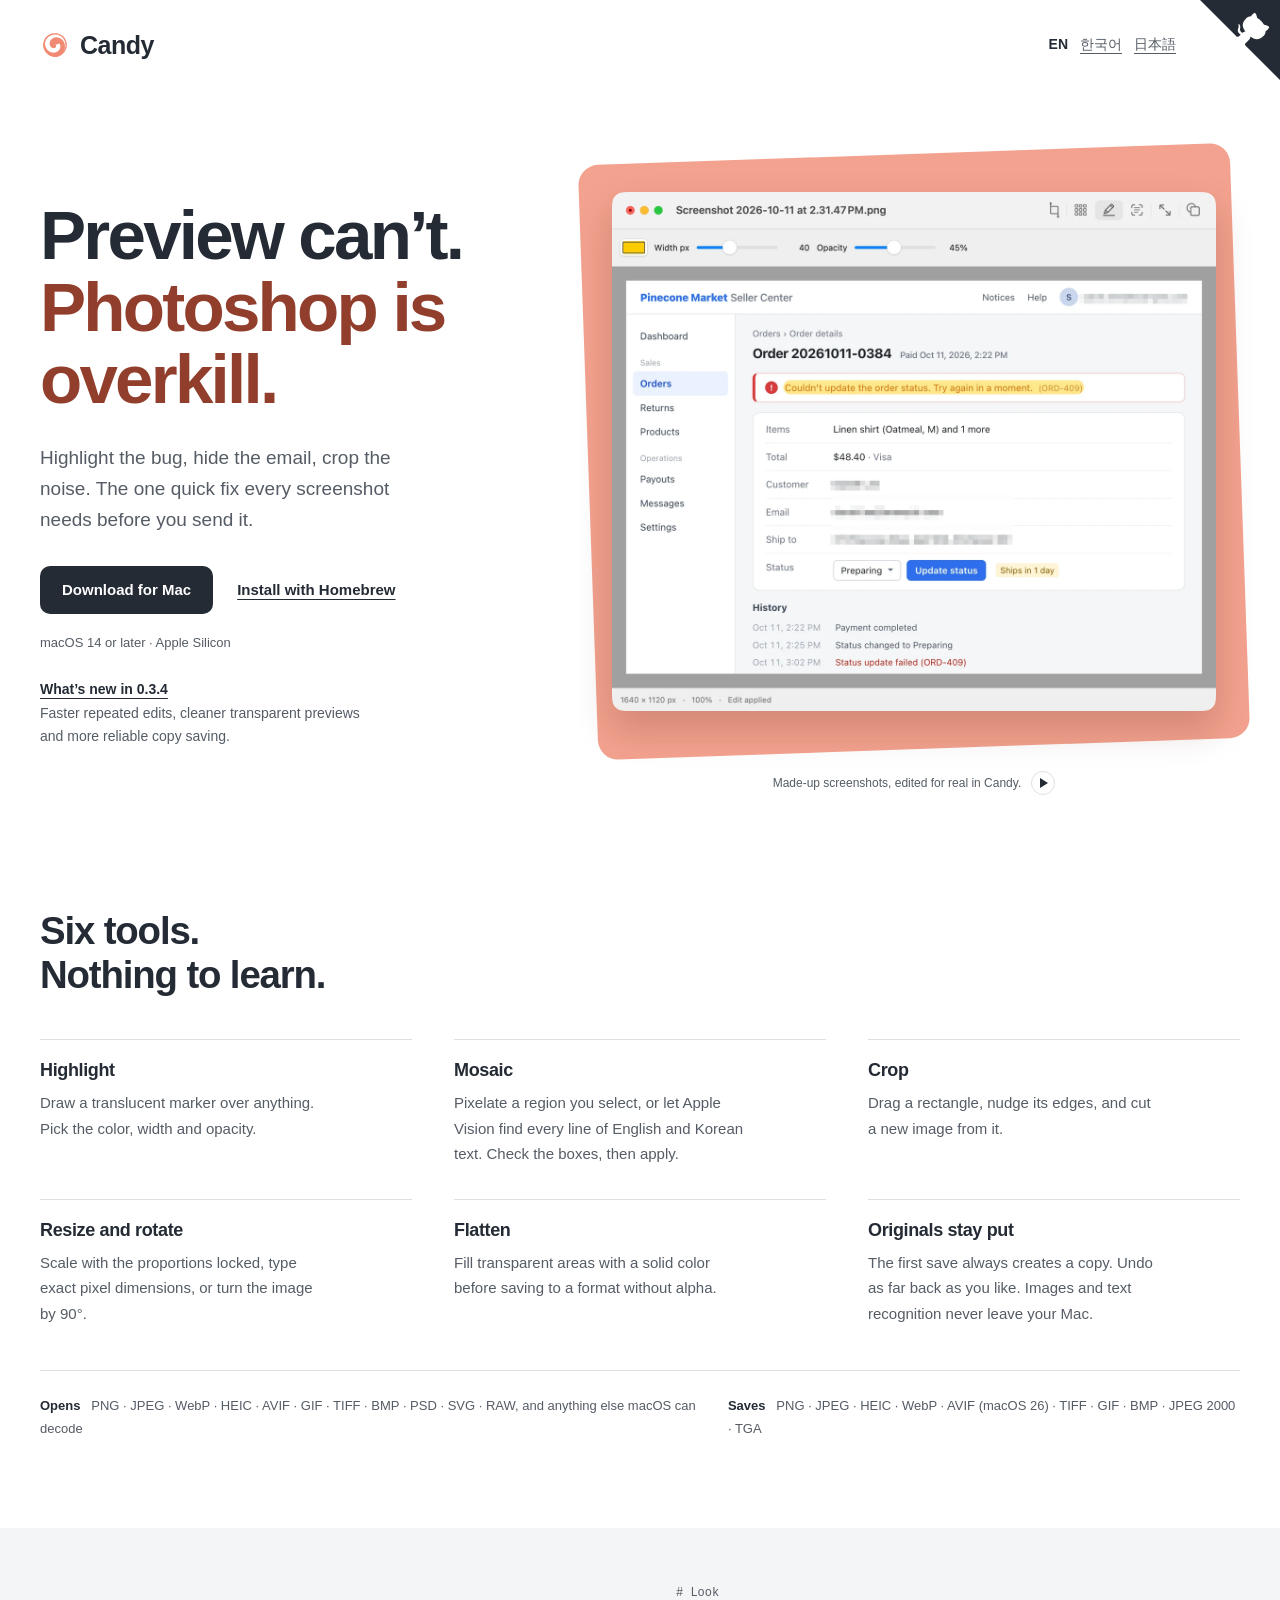
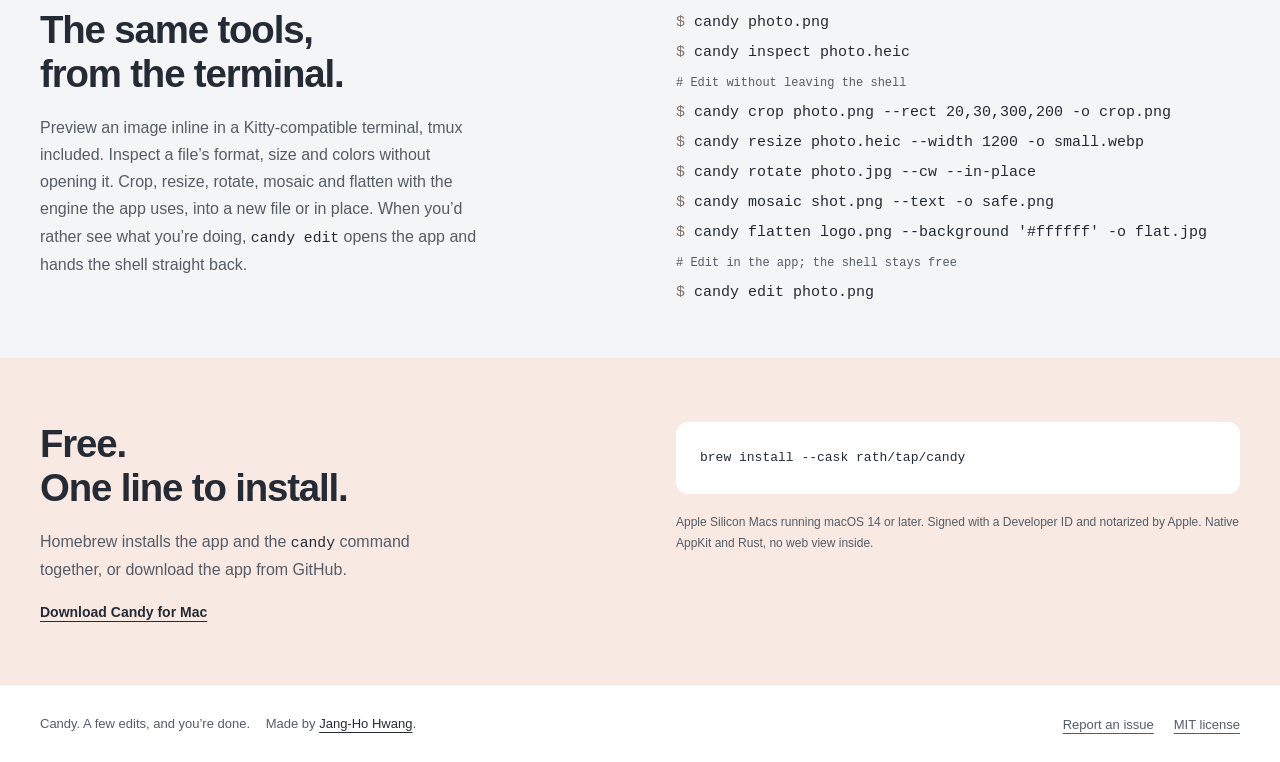
==== site/index.html @ a7ce2080 "docs(site): publish Candy 0.3.4 downloads and news - Point English, Korean, and Japanese downloads a" ====
<!doctype html>
<html lang="en">
  <head>
    <meta charset="utf-8" />
    <meta name="viewport" content="width=device-width,initial-scale=1" />
    <title>Candy — Free Mac Image Editor for Highlights &amp; Mosaic</title>
    <meta name="description" content="A free image editor for the Mac. Highlight, mosaic, crop, resize and rotate screenshots in seconds, in the app or from the terminal. Your original stays untouched." />
    <meta name="author" content="Jang-Ho Hwang" />
    <meta name="robots" content="index, follow, max-image-preview:large" />
    <link rel="canonical" href="https://candy.told.me/" />
    <link rel="alternate" hreflang="en" href="https://candy.told.me/" />
    <link rel="alternate" hreflang="ko" href="https://candy.told.me/ko/" />
    <link rel="alternate" hreflang="ja" href="https://candy.told.me/ja/" />
    <link rel="alternate" hreflang="x-default" href="https://candy.told.me/" />
    <meta property="og:type" content="website" />
    <meta property="og:site_name" content="Candy" />
    <meta property="og:title" content="Candy — Free Mac Image Editor for Highlights &amp; Mosaic" />
    <meta property="og:description" content="A free image editor for the Mac. Highlight, mosaic, crop, resize and rotate screenshots in seconds, in the app or from the terminal. Your original stays untouched." />
    <meta property="og:url" content="https://candy.told.me/" />
    <meta property="og:locale" content="en_US" />
    <meta property="og:locale:alternate" content="ko_KR" />
    <meta property="og:locale:alternate" content="ja_JP" />
    <meta property="og:image" content="https://candy.told.me/assets/og-en.png" />
    <meta property="og:image:secure_url" content="https://candy.told.me/assets/og-en.png" />
    <meta property="og:image:type" content="image/png" />
    <meta property="og:image:width" content="1200" />
    <meta property="og:image:height" content="630" />
    <meta property="og:image:alt" content="Candy: Preview can’t. Photoshop is overkill. The Candy editor with an order page’s error message highlighted and the customer’s details pixelated." />
    <meta name="twitter:card" content="summary_large_image" />
    <meta name="twitter:title" content="Candy — Free Mac Image Editor for Highlights &amp; Mosaic" />
    <meta name="twitter:description" content="A free image editor for the Mac. Highlight, mosaic, crop, resize and rotate screenshots in seconds, in the app or from the terminal. Your original stays untouched." />
    <meta name="twitter:image" content="https://candy.told.me/assets/og-en.png" />
    <meta name="twitter:image:alt" content="Candy: Preview can’t. Photoshop is overkill. The Candy editor with an order page’s error message highlighted and the customer’s details pixelated." />
    <meta name="theme-color" content="#f2a28e" />
    <link rel="icon" href="./assets/favicon.svg" type="image/svg+xml" />
    <link rel="stylesheet" href="./assets/style.css" />
    <script type="application/ld+json">
    {
      "@context": "https://schema.org",
      "@graph": [
        {
          "@type": "WebSite",
          "@id": "https://candy.told.me/#website",
          "url": "https://candy.told.me/",
          "name": "Candy",
          "inLanguage": [
            "en",
            "ko",
            "ja"
          ]
        },
        {
          "@type": "WebPage",
          "@id": "https://candy.told.me/#webpage",
          "url": "https://candy.told.me/",
          "name": "Candy — Free Mac Image Editor for Highlights & Mosaic",
          "description": "A free image editor for the Mac. Highlight, mosaic, crop, resize and rotate screenshots in seconds, in the app or from the terminal. Your original stays untouched.",
          "inLanguage": "en",
          "isPartOf": {
            "@id": "https://candy.told.me/#website"
          },
          "mainEntity": {
            "@id": "https://candy.told.me/#app"
          },
          "primaryImageOfPage": {
            "@type": "ImageObject",
            "url": "https://candy.told.me/assets/og-en.png",
            "width": 1200,
            "height": 630
          }
        },
        {
          "@type": "SoftwareApplication",
          "@id": "https://candy.told.me/#app",
          "name": "Candy",
          "url": "https://candy.told.me/",
          "applicationCategory": "MultimediaApplication",
          "operatingSystem": "macOS 14 or later",
          "processorRequirements": "Apple Silicon",
          "author": {
            "@type": "Person",
            "name": "Jang-Ho Hwang",
            "alternateName": "황장호",
            "url": "https://xrath.com"
          },
          "isAccessibleForFree": true,
          "license": "https://github.com/rath/candy/blob/main/LICENSE",
          "downloadUrl": "https://github.com/rath/candy/releases/download/v0.3.4/Candy-0.3.4-macos-arm64.zip",
          "screenshot": "https://candy.told.me/assets/candy-editor-en.png",
          "offers": {
            "@type": "Offer",
            "price": "0",
            "priceCurrency": "USD"
          },
          "description": "A free image editor for the Mac. Highlight, mosaic, crop, resize and rotate screenshots in seconds, in the app or from the terminal. Your original stays untouched."
        }
      ]
    }
    </script>
  </head>
  <body>
    <a class="skip" href="#main">Skip to content</a>
    <header class="wrap">
      <a class="brand" href="./"
        ><img
          class="mark"
          src="./assets/mark.svg"
          alt=""
          width="30"
          height="30"
        /><span class="name">Candy</span></a
      >
      <nav aria-label="Language and links">
        <div class="languages">
          <a href="./" lang="en" hreflang="en" aria-current="page">EN</a
          ><a href="./ko/" lang="ko" hreflang="ko">한국어</a
          ><a href="./ja/" lang="ja" hreflang="ja">日本語</a>
        </div>
      </nav>
    </header>
    <a class="github-corner" href="https://github.com/rath/candy" aria-label="Candy on GitHub"
      ><svg viewBox="0 0 250 250" aria-hidden="true"><path d="M0,0 L115,115 L130,115 L142,142 L250,250 L250,0 Z" /><path class="octo-arm" d="M128.3,109.0 C113.8,99.7 119.0,89.6 119.0,89.6 C122.0,82.7 120.5,78.6 120.5,78.6 C119.2,72.0 123.4,76.3 123.4,76.3 C127.3,80.9 125.5,87.3 125.5,87.3 C122.9,97.6 130.6,101.9 134.4,103.2" /><path class="octo-body" d="M115.0,115.0 C114.9,115.1 118.7,116.5 119.8,115.4 L133.7,101.6 C136.9,99.2 139.9,98.4 142.2,98.6 C133.8,88.0 127.5,74.4 143.8,58.0 C148.5,53.4 154.0,51.2 159.7,51.0 C160.3,49.4 163.2,43.6 171.4,40.1 C171.4,40.1 176.1,42.5 178.8,56.2 C183.1,58.6 187.2,61.8 190.9,65.4 C194.5,69.0 197.7,73.2 200.1,77.6 C213.8,80.2 216.3,84.9 216.3,84.9 C212.7,93.1 206.9,96.0 205.4,96.6 C205.1,102.4 203.0,107.8 198.3,112.5 C181.9,128.9 168.3,122.5 157.7,114.1 C157.9,116.9 156.7,120.9 152.7,124.9 L141.0,136.5 C139.8,137.7 141.6,141.9 141.8,141.8 Z" /></svg></a
    >
    <main id="main">
      <section class="hero wrap" aria-labelledby="hero-title">
        <div>
          <h1 id="hero-title">
            Preview can’t.<br /><span>Photoshop is overkill.</span>
          </h1>
          <p class="intro">
            Highlight the bug, hide the email, crop the noise. The one quick
            fix every screenshot needs before you send it.
          </p>
          <div class="actions">
            <a class="button" href="https://github.com/rath/candy/releases/download/v0.3.4/Candy-0.3.4-macos-arm64.zip"
              >Download for Mac</a
            ><a class="text-link" href="#get">Install with Homebrew</a>
          </div>
          <p class="requirement">macOS 14 or later · Apple Silicon</p>
          <p class="release-note">
            <a href="https://github.com/rath/candy/releases/tag/v0.3.4">What’s new in 0.3.4</a><br />
            Faster repeated edits, cleaner transparent previews and more reliable copy saving.
          </p>
        </div>
        <figure class="hero-visual">
          <div class="stage">
            <video
              class="demo"
              autoplay
              muted
              loop
              playsinline
              width="1280"
              height="1100"
              poster="./assets/candy-editor-en.webp"
              aria-label="Candy editing three made-up screenshots in turn: an order page, a group chat and a spreadsheet. Personal details are pixelated and the lines that matter are highlighted."
            >
              <source src="./assets/candy-demo-en.mp4" type="video/mp4" />
            </video>
            <picture class="still">
              <source srcset="./assets/candy-editor-en.webp" type="image/webp" />
              <img
                src="./assets/candy-editor-en.png"
                width="1280"
                height="1100"
                loading="lazy"
                alt="Candy with an order page open: the error message is highlighted and the customer’s details are pixelated"
              />
            </picture>
          </div>
          <figcaption>
            Made-up screenshots, edited for real in Candy.
          </figcaption>
        </figure>
      </section>
      <section class="features wrap" aria-labelledby="features-title">
        <h2 id="features-title">Six tools.<br />Nothing to learn.</h2>
        <div class="feature-grid">
          <article>
            <h3>Highlight</h3>
            <p>
              Draw a translucent marker over anything. Pick the color, width
              and opacity.
            </p>
          </article>
          <article>
            <h3>Mosaic</h3>
            <p>
              Pixelate a region you select, or let Apple Vision find every line
              of English and Korean text. Check the boxes, then apply.
            </p>
          </article>
          <article>
            <h3>Crop</h3>
            <p>
              Drag a rectangle, nudge its edges, and cut a new image from it.
            </p>
          </article>
          <article>
            <h3>Resize and rotate</h3>
            <p>
              Scale with the proportions locked, type exact pixel dimensions, or
              turn the image by 90°.
            </p>
          </article>
          <article>
            <h3>Flatten</h3>
            <p>
              Fill transparent areas with a solid color before saving to a format
              without alpha.
            </p>
          </article>
          <article>
            <h3>Originals stay put</h3>
            <p>
              The first save always creates a copy. Undo as far back as you like.
              Images and text recognition never leave your Mac.
            </p>
          </article>
        </div>
        <div class="formats">
          <p><strong>Opens</strong> &nbsp; PNG · JPEG · WebP · HEIC · AVIF · GIF · TIFF · BMP · PSD · SVG · RAW, and anything else macOS can decode</p>
          <p><strong>Saves</strong> &nbsp; PNG · JPEG · HEIC · WebP · AVIF (macOS 26) · TIFF · GIF · BMP · JPEG 2000 · TGA</p>
        </div>
      </section>
      <section class="terminal-section" aria-labelledby="terminal-title">
        <div class="wrap terminal-grid">
          <div>
            <h2 id="terminal-title">
              The same tools,<br />from the terminal.
            </h2>
            <p>
              Preview an image inline in a Kitty-compatible terminal, tmux
              included. Inspect a file’s format, size and colors without opening
              it. Crop, resize, rotate, mosaic and flatten with the engine the
              app uses, into a new file or in place. When you’d rather see what
              you’re doing, <code>candy edit</code> opens the app and hands the
              shell straight back.
            </p>
          </div>
          <pre
            class="commands"
          ><code><span class="comment"># Look</span>
<span class="prompt" aria-hidden="true">$ </span>candy photo.png
<span class="prompt" aria-hidden="true">$ </span>candy inspect photo.heic
<span class="comment"># Edit without leaving the shell</span>
<span class="prompt" aria-hidden="true">$ </span>candy crop photo.png --rect 20,30,300,200 -o crop.png
<span class="prompt" aria-hidden="true">$ </span>candy resize photo.heic --width 1200 -o small.webp
<span class="prompt" aria-hidden="true">$ </span>candy rotate photo.jpg --cw --in-place
<span class="prompt" aria-hidden="true">$ </span>candy mosaic shot.png --text -o safe.png
<span class="prompt" aria-hidden="true">$ </span>candy flatten logo.png --background '#ffffff' -o flat.jpg
<span class="comment"># Edit in the app; the shell stays free</span>
<span class="prompt" aria-hidden="true">$ </span>candy edit photo.png</code></pre>
        </div>
      </section>
      <section id="get" class="get" aria-labelledby="get-title">
        <div class="wrap get-grid">
          <div>
            <h2 id="get-title">Free.<br />One line to install.</h2>
            <p>
              Homebrew installs the app and the <code>candy</code> command
              together, or download the app from GitHub.
            </p>
            <a
              class="text-link"
              href="https://github.com/rath/candy/releases/download/v0.3.4/Candy-0.3.4-macos-arm64.zip"
              >Download Candy for Mac</a
            >
          </div>
          <div>
            <div class="build">
              <pre><code>brew install --cask rath/tap/candy</code></pre>
            </div>
            <p class="build-note">
              Apple Silicon Macs running macOS 14 or later. Signed with a
              Developer ID and notarized by Apple. Native AppKit and Rust, no
              web view inside.
            </p>
          </div>
        </div>
      </section>
    </main>
    <footer class="wrap">
      <p>
        Candy. A few edits, and you’re done.
        <span class="maker">Made by <a href="https://xrath.com">Jang-Ho Hwang</a>.</span>
      </p>
      <div>
        <a href="https://github.com/rath/candy/issues">Report an issue</a
        ><a href="https://github.com/rath/candy/blob/main/LICENSE"
          >MIT license</a
        >
      </div>
    </footer>
    <script>
      // A pause control for the looping demo; the page works without it.
      (() => {
        const video = document.querySelector(".hero-visual video");
        const caption = document.querySelector(".hero-visual figcaption");
        if (!video || !caption) return;
        const button = document.createElement("button");
        button.type = "button";
        button.className = "pause";
        const sync = () => {
          button.dataset.paused = video.paused;
          button.setAttribute("aria-label", video.paused ? "Play the demo" : "Pause the demo");
        };
        button.addEventListener("click", () => (video.paused ? video.play() : video.pause()));
        video.addEventListener("play", sync);
        video.addEventListener("pause", sync);
        sync();
        caption.append(button);
      })();
    </script>
  </body>
</html>
---- site/assets/style.css ----
:root {
  color-scheme: light;
  --ink: #242b35;
  --muted: #555c65;
  --coral: #f2a28e;
  --paper: #fff;
  --soft: #f4f5f6;
  --line: #dce0e3;
  --accent: #923e2c;
  font-family: -apple-system, BlinkMacSystemFont, "Segoe UI", sans-serif;
  color: var(--ink);
  background: var(--paper);
  font-synthesis: none;
  scroll-behavior: smooth;
}
* {
  box-sizing: border-box;
}
body {
  margin: 0;
}
a {
  color: inherit;
  text-underline-offset: 4px;
}
a:hover {
  color: var(--accent);
}
a:focus-visible,
button:focus-visible {
  outline: 3px solid var(--accent);
  outline-offset: 5px;
}
::selection {
  background: #f5baa9;
  color: var(--ink);
}
html {
  scrollbar-color: #a4aab1 var(--soft);
}
.wrap {
  width: min(1200px, calc(100% - 80px));
  margin-inline: auto;
}
header {
  display: flex;
  justify-content: space-between;
  align-items: center;
  padding-block: 30px;
}
.brand {
  font-size: 25px;
  font-weight: 700;
  letter-spacing: -0.02em;
  text-decoration: none;
  display: flex;
  align-items: center;
  gap: 10px;
}
.brand .mark {
  width: 30px;
  height: 30px;
}
nav {
  display: flex;
  gap: 28px;
  align-items: center;
  font-size: 14px;
}
nav .languages {
  display: flex;
  gap: 12px;
}
nav [aria-current] {
  text-decoration: none;
  font-weight: 700;
}
nav a:not([aria-current]) {
  color: var(--muted);
}
.github-corner {
  position: absolute;
  top: 0;
  right: 0;
  width: 80px;
  height: 80px;
  z-index: 4;
  color: var(--paper);
}
.github-corner svg {
  display: block;
  width: 100%;
  height: 100%;
  fill: var(--ink);
}
.github-corner .octo-arm,
.github-corner .octo-body {
  fill: currentColor;
}
.github-corner .octo-arm {
  transform-origin: 130px 106px;
}
.github-corner:hover {
  color: var(--paper);
}
.github-corner:hover svg {
  fill: var(--accent);
}
.github-corner:hover .octo-arm {
  animation: octocat-wave 560ms ease-in-out;
}
.github-corner:focus-visible {
  outline-offset: -4px;
}
@keyframes octocat-wave {
  0%,
  100% {
    transform: rotate(0);
  }
  20%,
  60% {
    transform: rotate(-25deg);
  }
  40%,
  80% {
    transform: rotate(10deg);
  }
}
.skip {
  position: absolute;
  top: 10px;
  left: 10px;
  transform: translateY(-180%);
  z-index: 5;
  background: white;
  padding: 10px;
}
.skip:focus {
  transform: none;
}
.hero {
  display: grid;
  grid-template-columns: 0.86fr 1.14fr;
  gap: 56px;
  align-items: center;
  padding-block: 64px 90px;
}
h1 {
  font-size: clamp(48px, 5.4vw, 76px);
  font-weight: 750;
  line-height: 1.04;
  letter-spacing: -0.04em;
  margin: 0 0 26px;
  text-wrap: balance;
}
h1 span {
  color: var(--accent);
}
.intro {
  font-size: 19px;
  line-height: 1.65;
  max-width: 38ch;
  margin: 0;
  color: var(--muted);
  word-break: keep-all;
}
.actions {
  display: flex;
  align-items: center;
  gap: 24px;
  margin-top: 30px;
  flex-wrap: wrap;
}
.button {
  display: inline-flex;
  align-items: center;
  justify-content: center;
  min-height: 48px;
  padding: 13px 22px;
  background: var(--ink);
  color: white;
  border-radius: 10px;
  text-decoration: none;
  font-size: 15px;
  font-weight: 650;
}
.button:hover {
  background: var(--accent);
  color: white;
}
.text-link {
  font-size: 15px;
  font-weight: 600;
}
.requirement {
  font-size: 13px;
  color: var(--muted);
  margin-top: 18px;
}
.release-note {
  max-width: 42ch;
  margin: 24px 0 0;
  font-size: 14px;
  color: var(--muted);
}
.release-note a {
  color: var(--ink);
  font-weight: 600;
}
.release-note a:hover {
  color: var(--accent);
}
.stage {
  background: var(--coral);
  border-radius: 20px;
  padding: 38px 24px;
  transform: rotate(-2deg);
}
.stage video,
.stage img {
  width: 100%;
  height: auto;
  display: block;
  /* The recorded window's own corner radius at hero size. */
  border-radius: 12px;
  box-shadow: 0 18px 36px #57231335;
  transform: rotate(2deg);
}
.stage .still {
  display: none;
}
figure {
  margin: 0;
}
figcaption {
  font-size: 12px;
  color: var(--muted);
  text-align: center;
  margin-top: 22px;
}
.hero-visual figcaption {
  display: flex;
  justify-content: center;
  align-items: center;
  gap: 10px;
}
.pause {
  flex: none;
  display: inline-flex;
  align-items: center;
  justify-content: center;
  width: 24px;
  height: 24px;
  padding: 0;
  border: 1px solid var(--line);
  border-radius: 50%;
  background: var(--paper);
  color: var(--ink);
  cursor: pointer;
}
.pause:hover {
  color: var(--accent);
  border-color: currentColor;
}
.pause::before {
  content: "";
  width: 8px;
  height: 9px;
  box-sizing: border-box;
  border-inline: 3px solid currentColor;
}
.pause[data-paused="true"]::before {
  width: 0;
  height: 0;
  margin-left: 2px;
  border-block: 5px solid transparent;
  border-inline: 8px solid currentColor;
  border-inline-end: 0;
}
.terminal-section {
  background: var(--soft);
  padding-block: 50px;
}
.terminal-grid {
  display: grid;
  grid-template-columns: 1fr 1fr;
  gap: 72px;
  align-items: center;
}
h2 {
  font-size: clamp(28px, 3vw, 40px);
  line-height: 1.15;
  letter-spacing: -0.03em;
  text-wrap: balance;
  margin: 0 0 18px;
}
p {
  line-height: 1.7;
}
.terminal-grid p {
  color: var(--muted);
  margin: 0;
  max-width: 50ch;
}
.commands {
  margin: 0;
  font-size: 15px;
  line-height: 2;
  overflow: auto;
  tab-size: 2;
  font-family: ui-monospace, SFMono-Regular, Consolas, monospace;
}
.commands .prompt {
  color: #81756c;
  user-select: none;
}
.commands .comment {
  color: var(--muted);
  font-size: 12px;
}
.features {
  padding-block: 24px 88px;
}
p code {
  font-family: ui-monospace, SFMono-Regular, Consolas, monospace;
  font-size: 0.92em;
  color: var(--ink);
}
.features > h2 {
  max-width: 16ch;
  margin-bottom: 42px;
}
.feature-grid {
  display: grid;
  grid-template-columns: repeat(3, 1fr);
  gap: 32px 42px;
}
h3 {
  font-size: 18px;
  margin: 0 0 9px;
  letter-spacing: -0.02em;
}
.feature-grid p {
  color: var(--muted);
  font-size: 15px;
  margin: 0;
  max-width: 35ch;
  word-break: keep-all;
}
.feature-grid article {
  padding-top: 20px;
  border-top: 1px solid var(--line);
}
.formats {
  display: flex;
  justify-content: space-between;
  gap: 28px;
  margin-top: 44px;
  padding-top: 24px;
  border-top: 1px solid var(--line);
  color: var(--muted);
  font-size: 13px;
}
.formats p {
  margin: 0;
}
.formats strong {
  color: var(--ink);
}
.get {
  background: #f8e9e3;
  padding-block: 64px;
  scroll-margin-top: 24px;
}
.get-grid {
  display: grid;
  grid-template-columns: 1fr 1fr;
  gap: 72px;
}
.get p {
  color: var(--muted);
  max-width: 45ch;
  margin: 0 0 20px;
}
.build {
  background: white;
  padding: 24px;
  border-radius: 12px;
}
.build pre {
  margin: 0;
  overflow: auto;
  font-size: 13px;
  line-height: 1.9;
  white-space: pre;
  font-family: ui-monospace, SFMono-Regular, Consolas, monospace;
}
.build-note {
  font-size: 12px !important;
  margin: 18px 0 0 !important;
  max-width: none !important;
}
.get .text-link {
  font-size: 14px;
}
footer {
  display: flex;
  justify-content: space-between;
  align-items: center;
  gap: 24px;
  padding-block: 28px;
  font-size: 13px;
  color: var(--muted);
}
footer p {
  margin: 0;
}
footer .maker {
  margin-left: 12px;
}
footer .maker a {
  margin: 0;
  color: var(--ink);
}
footer .maker a:hover {
  color: var(--accent);
}
footer a {
  margin-left: 20px;
}
.hero-visual {
  animation: arrive 0.7s cubic-bezier(0.16, 1, 0.3, 1) both;
}
@keyframes arrive {
  from {
    transform: translateY(12px);
    filter: blur(2px);
  }
  to {
    transform: none;
    filter: blur(0);
  }
}
:lang(ko) h1 {
  font-size: clamp(44px, 4.7vw, 66px);
  line-height: 1.16;
  word-break: keep-all;
}
:lang(ko) h2,
:lang(ko) h3,
:lang(ko) p {
  word-break: keep-all;
}
:lang(ko) .intro {
  font-size: 18px;
}
:lang(ja) h1 {
  font-size: clamp(42px, 4.5vw, 64px);
  line-height: 1.2;
  word-break: keep-all;
}
:lang(ja) p {
  word-break: normal;
}
:lang(ja) .intro {
  font-size: 18px;
}
@media (max-width: 1400px) {
  header nav {
    padding-right: 64px;
  }
}
@media (min-width: 1500px) {
  .hero {
    padding-block: 90px 110px;
  }
}
@media (max-width: 950px) {
  .wrap {
    width: calc(100% - 48px);
  }
  .hero {
    gap: 32px;
    padding-block: 42px 64px;
  }
  h1 {
    font-size: 52px;
  }
  .stage {
    padding: 28px 18px;
  }
  .terminal-grid,
  .get-grid {
    gap: 40px;
  }
  .feature-grid {
    gap: 28px;
  }
}
@media (max-width: 700px) {
  .wrap {
    width: calc(100% - 40px);
  }
  header {
    padding-block: 23px;
  }
  .brand {
    font-size: 23px;
  }
  nav {
    gap: 20px;
  }
  .github-corner {
    width: 60px;
    height: 60px;
  }
  header nav {
    padding-right: 44px;
  }
  .hero {
    grid-template-columns: 1fr;
    padding-block: 32px 52px;
    gap: 44px;
  }
  h1 {
    font-size: 56px;
    max-width: 10ch;
  }
  .intro {
    max-width: 42ch;
    font-size: 17px;
  }
  .actions {
    margin-top: 24px;
  }
  .hero-visual {
    padding-inline: 6px;
  }
  .stage {
    padding: 28px 20px;
  }
  figcaption {
    margin-top: 18px;
  }
  .terminal-section {
    padding-block: 36px;
  }
  .terminal-grid,
  .get-grid {
    grid-template-columns: 1fr;
    gap: 26px;
  }
  .commands {
    font-size: 14px;
  }
  .features {
    padding-block: 8px 54px;
  }
  .features > h2 {
    margin-bottom: 28px;
    max-width: 20ch;
  }
  .feature-grid {
    grid-template-columns: 1fr 1fr;
    gap: 24px;
  }
  .feature-grid p {
    font-size: 14px;
  }
  .formats {
    flex-direction: column;
    gap: 10px;
    margin-top: 30px;
  }
  .get {
    padding-block: 42px;
  }
  .get p {
    font-size: 15px;
  }
  .build {
    padding: 18px;
  }
  .build pre {
    font-size: 12px;
  }
  footer {
    align-items: flex-start;
    flex-direction: column;
    gap: 10px;
  }
  footer a {
    margin-left: 0;
    margin-right: 20px;
  }
  footer .maker {
    display: block;
    margin: 4px 0 0;
  }
  footer .maker a {
    margin: 0;
  }
  :lang(ko) h1 {
    font-size: 50px;
    max-width: 11ch;
  }
  :lang(ja) h1 {
    font-size: 44px;
  }
}
@media (max-width: 370px) {
  .feature-grid {
    grid-template-columns: 1fr;
  }
  h1 {
    font-size: 48px;
  }
  :lang(ko) h1 {
    font-size: 44px;
  }
  :lang(ja) h1 {
    font-size: 38px;
  }
  .actions {
    gap: 18px;
  }
}
@media (prefers-reduced-motion: reduce) {
  :root {
    scroll-behavior: auto;
  }
  .stage .demo,
  .hero-visual .pause {
    display: none;
  }
  .stage .still {
    display: block;
  }
  .hero-visual,
  .github-corner .octo-arm {
    animation: none;
  }
}
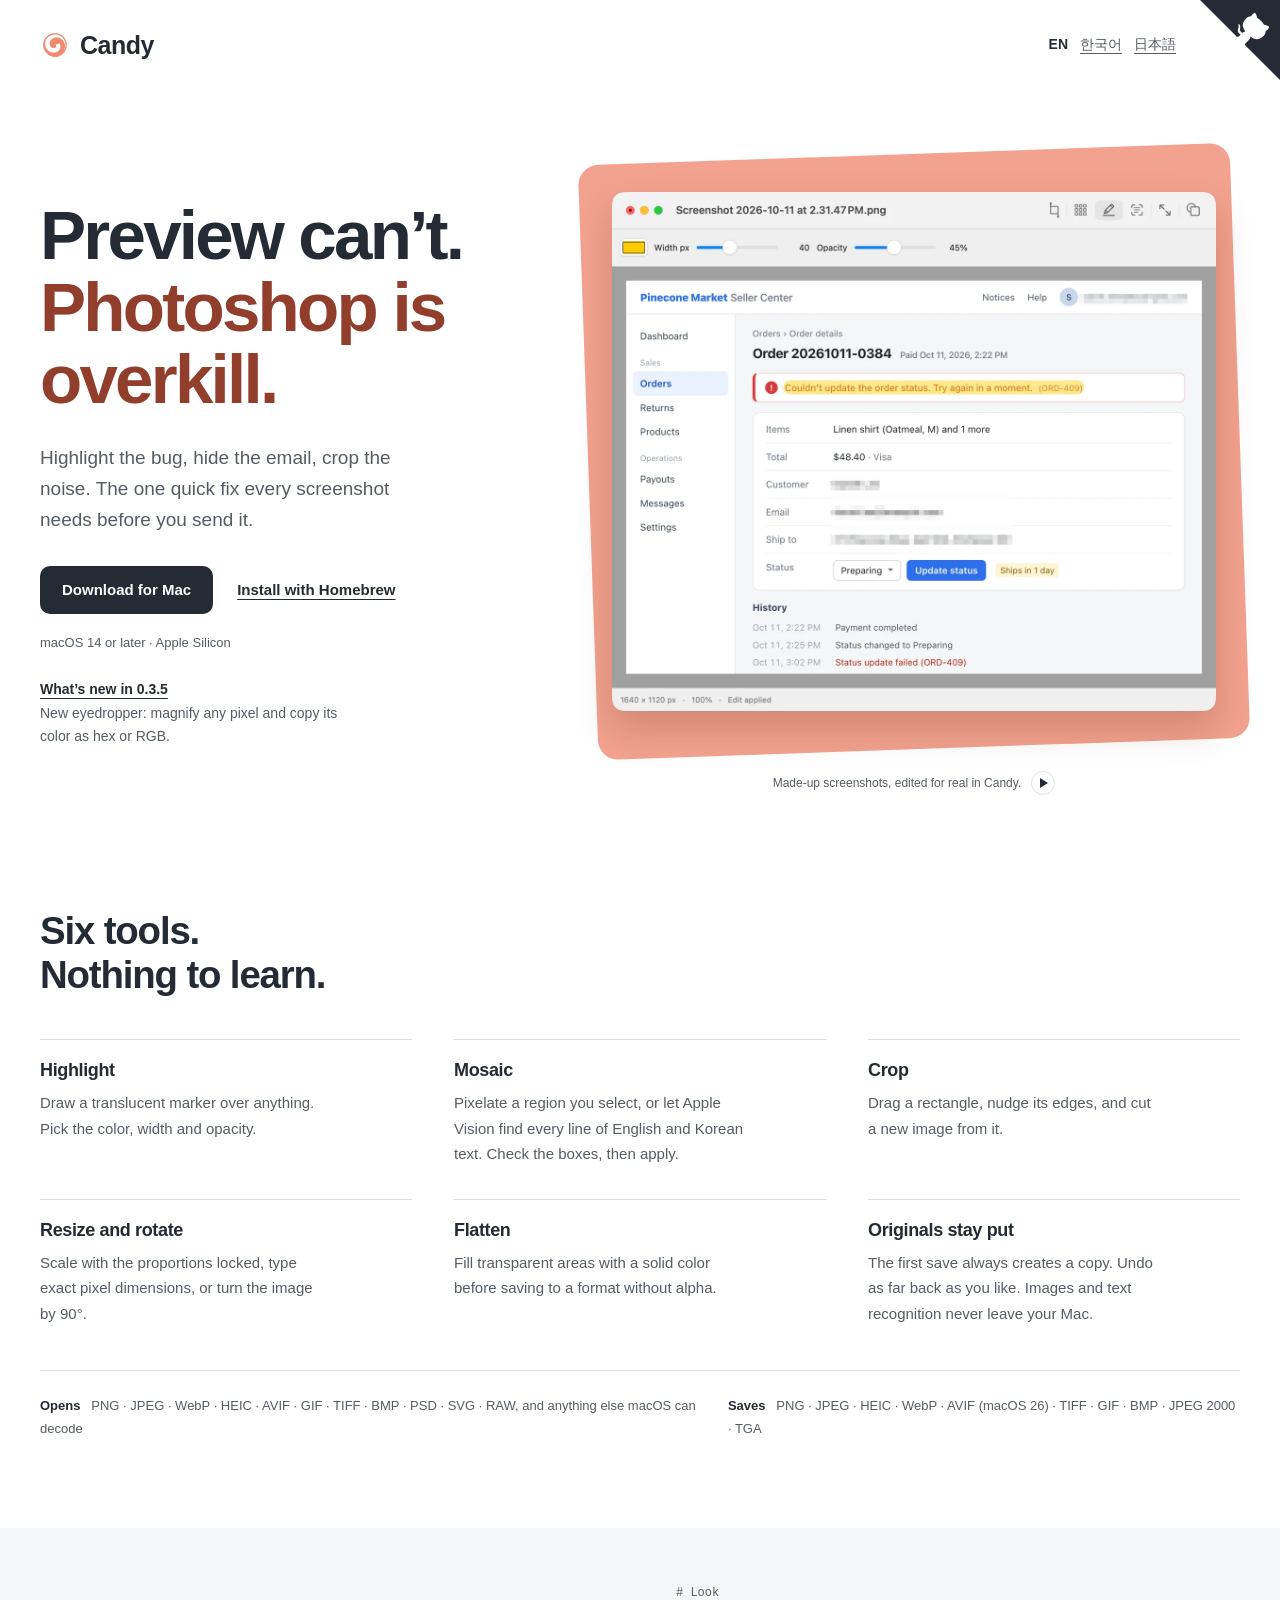
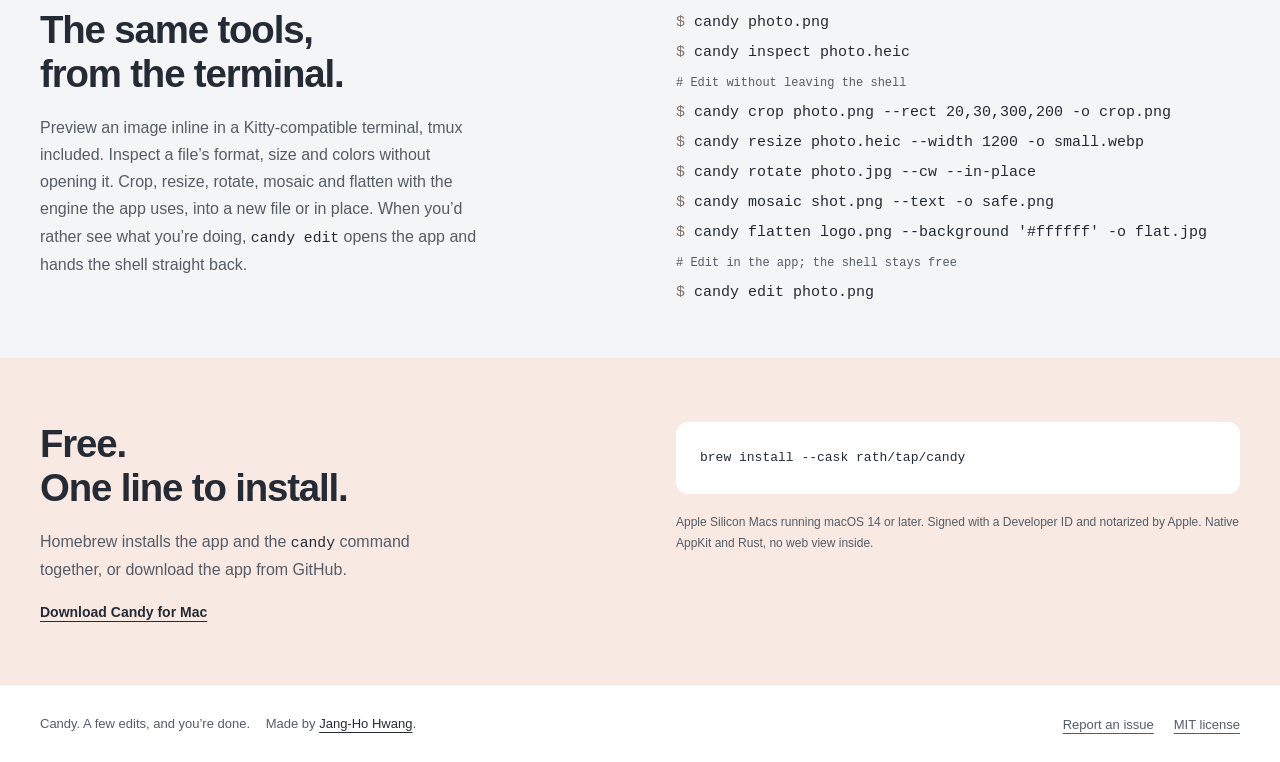
==== commit 7faa4d2d: "docs(site): publish Candy 0.3.5 downloads and news - Point English, Korean, and Japanese downloads a" ====
--- a/site/index.html
+++ b/site/index.html
@@ -85,7 +85,7 @@
           },
           "isAccessibleForFree": true,
           "license": "https://github.com/rath/candy/blob/main/LICENSE",
-          "downloadUrl": "https://github.com/rath/candy/releases/download/v0.3.4/Candy-0.3.4-macos-arm64.zip",
+          "downloadUrl": "https://github.com/rath/candy/releases/download/v0.3.5/Candy-0.3.5-macos-arm64.zip",
           "screenshot": "https://candy.told.me/assets/candy-editor-en.png",
           "offers": {
             "@type": "Offer",
@@ -132,14 +132,14 @@
             fix every screenshot needs before you send it.
           </p>
           <div class="actions">
-            <a class="button" href="https://github.com/rath/candy/releases/download/v0.3.4/Candy-0.3.4-macos-arm64.zip"
+            <a class="button" href="https://github.com/rath/candy/releases/download/v0.3.5/Candy-0.3.5-macos-arm64.zip"
               >Download for Mac</a
             ><a class="text-link" href="#get">Install with Homebrew</a>
           </div>
           <p class="requirement">macOS 14 or later · Apple Silicon</p>
           <p class="release-note">
-            <a href="https://github.com/rath/candy/releases/tag/v0.3.4">What’s new in 0.3.4</a><br />
-            Faster repeated edits, cleaner transparent previews and more reliable copy saving.
+            <a href="https://github.com/rath/candy/releases/tag/v0.3.5">What’s new in 0.3.5</a><br />
+            New eyedropper: magnify any pixel and copy its color as hex or RGB.
           </p>
         </div>
         <figure class="hero-visual">
@@ -263,7 +263,7 @@
             </p>
             <a
               class="text-link"
-              href="https://github.com/rath/candy/releases/download/v0.3.4/Candy-0.3.4-macos-arm64.zip"
+              href="https://github.com/rath/candy/releases/download/v0.3.5/Candy-0.3.5-macos-arm64.zip"
               >Download Candy for Mac</a
             >
           </div>
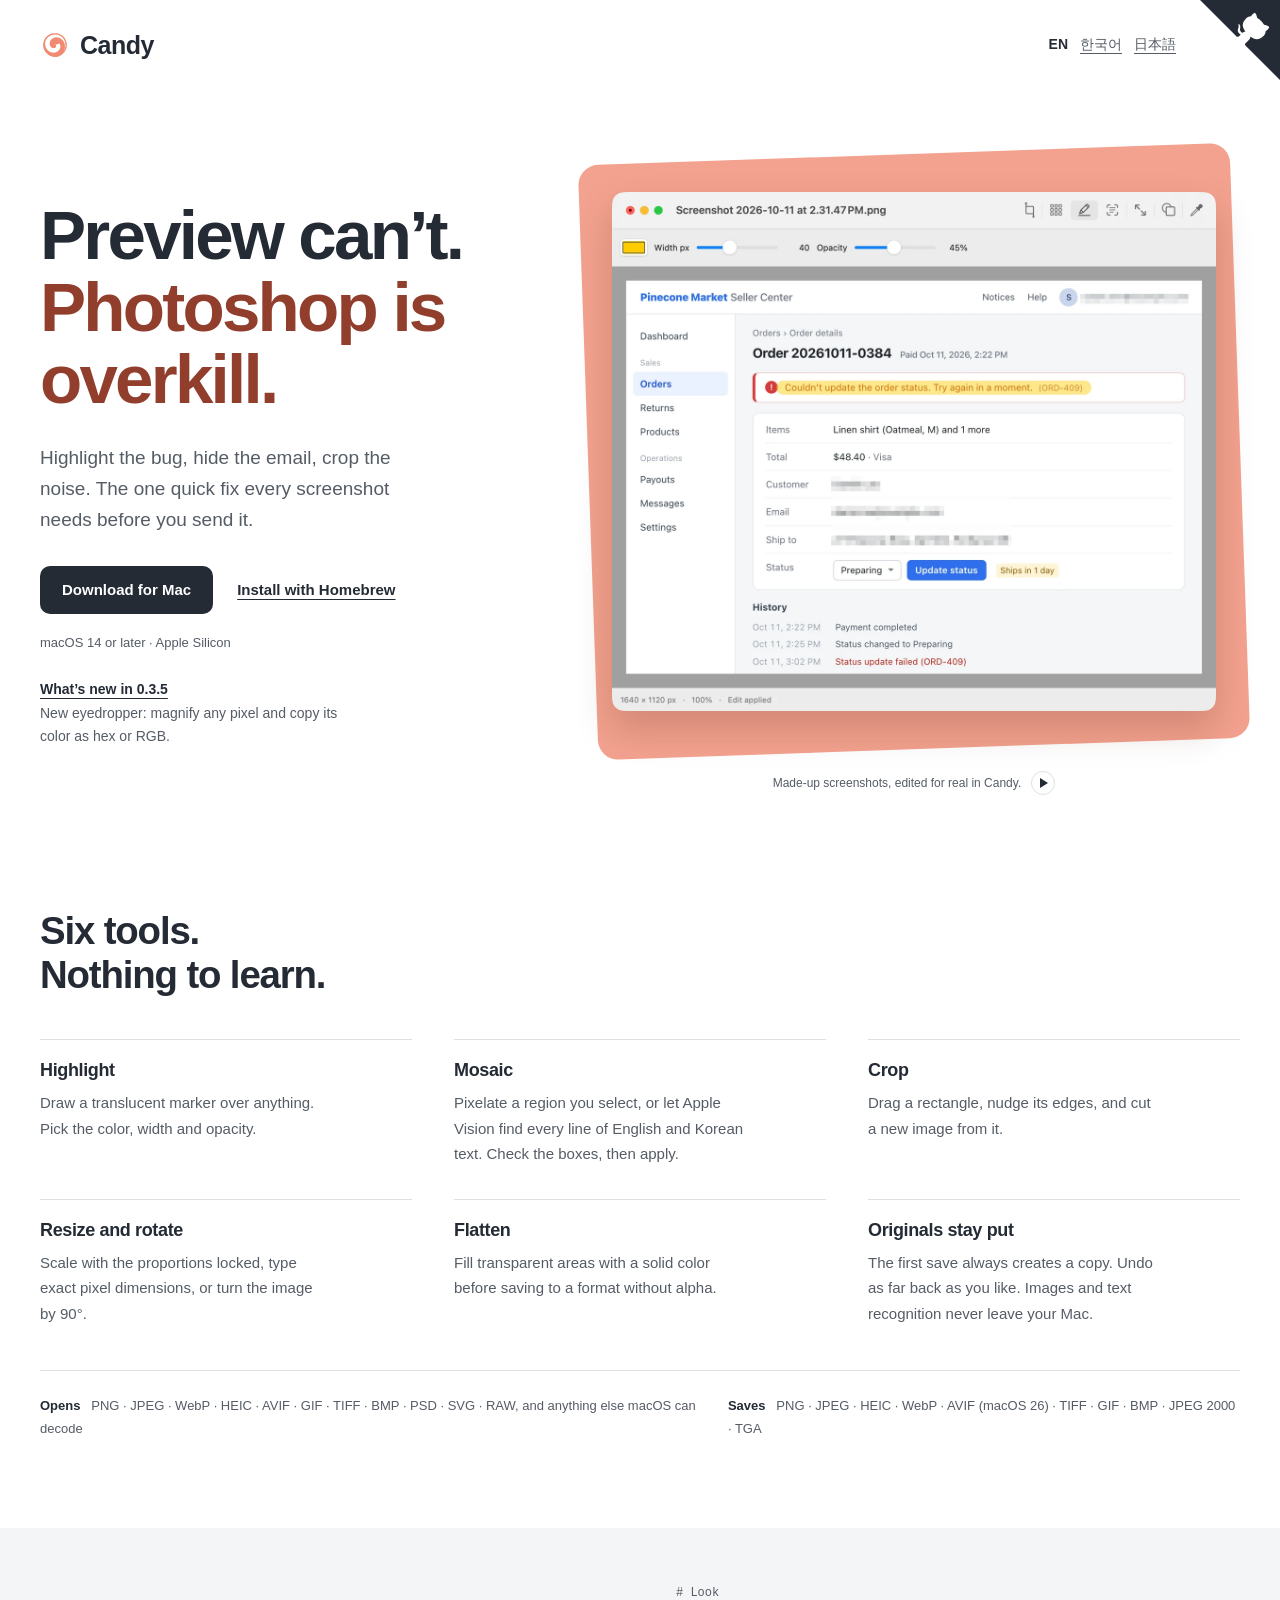
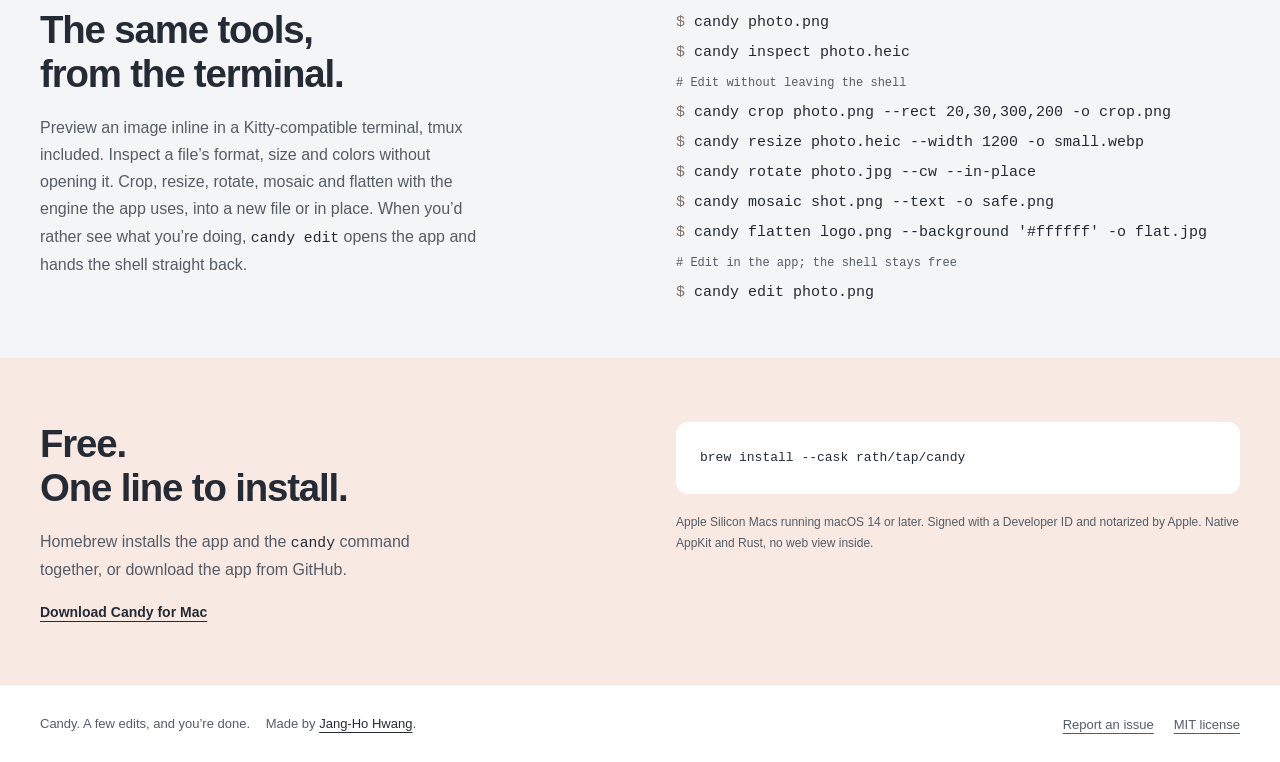
==== commit a2d5b9f0: "feat(site): re-record the demo with Candy 0.3.5 - Record the English, Korean and Japanese demos agai" ====
--- a/site/index.html
+++ b/site/index.html
@@ -153,7 +153,7 @@
               width="1280"
               height="1100"
               poster="./assets/candy-editor-en.webp"
-              aria-label="Candy editing three made-up screenshots in turn: an order page, a group chat and a spreadsheet. Personal details are pixelated and the lines that matter are highlighted."
+              aria-label="Candy editing three made-up screenshots in turn: an order page, a group chat and a spreadsheet. Personal details are pixelated, the lines that matter are highlighted, and the eyedropper reads a color in the chat."
             >
               <source src="./assets/candy-demo-en.mp4" type="video/mp4" />
             </video>
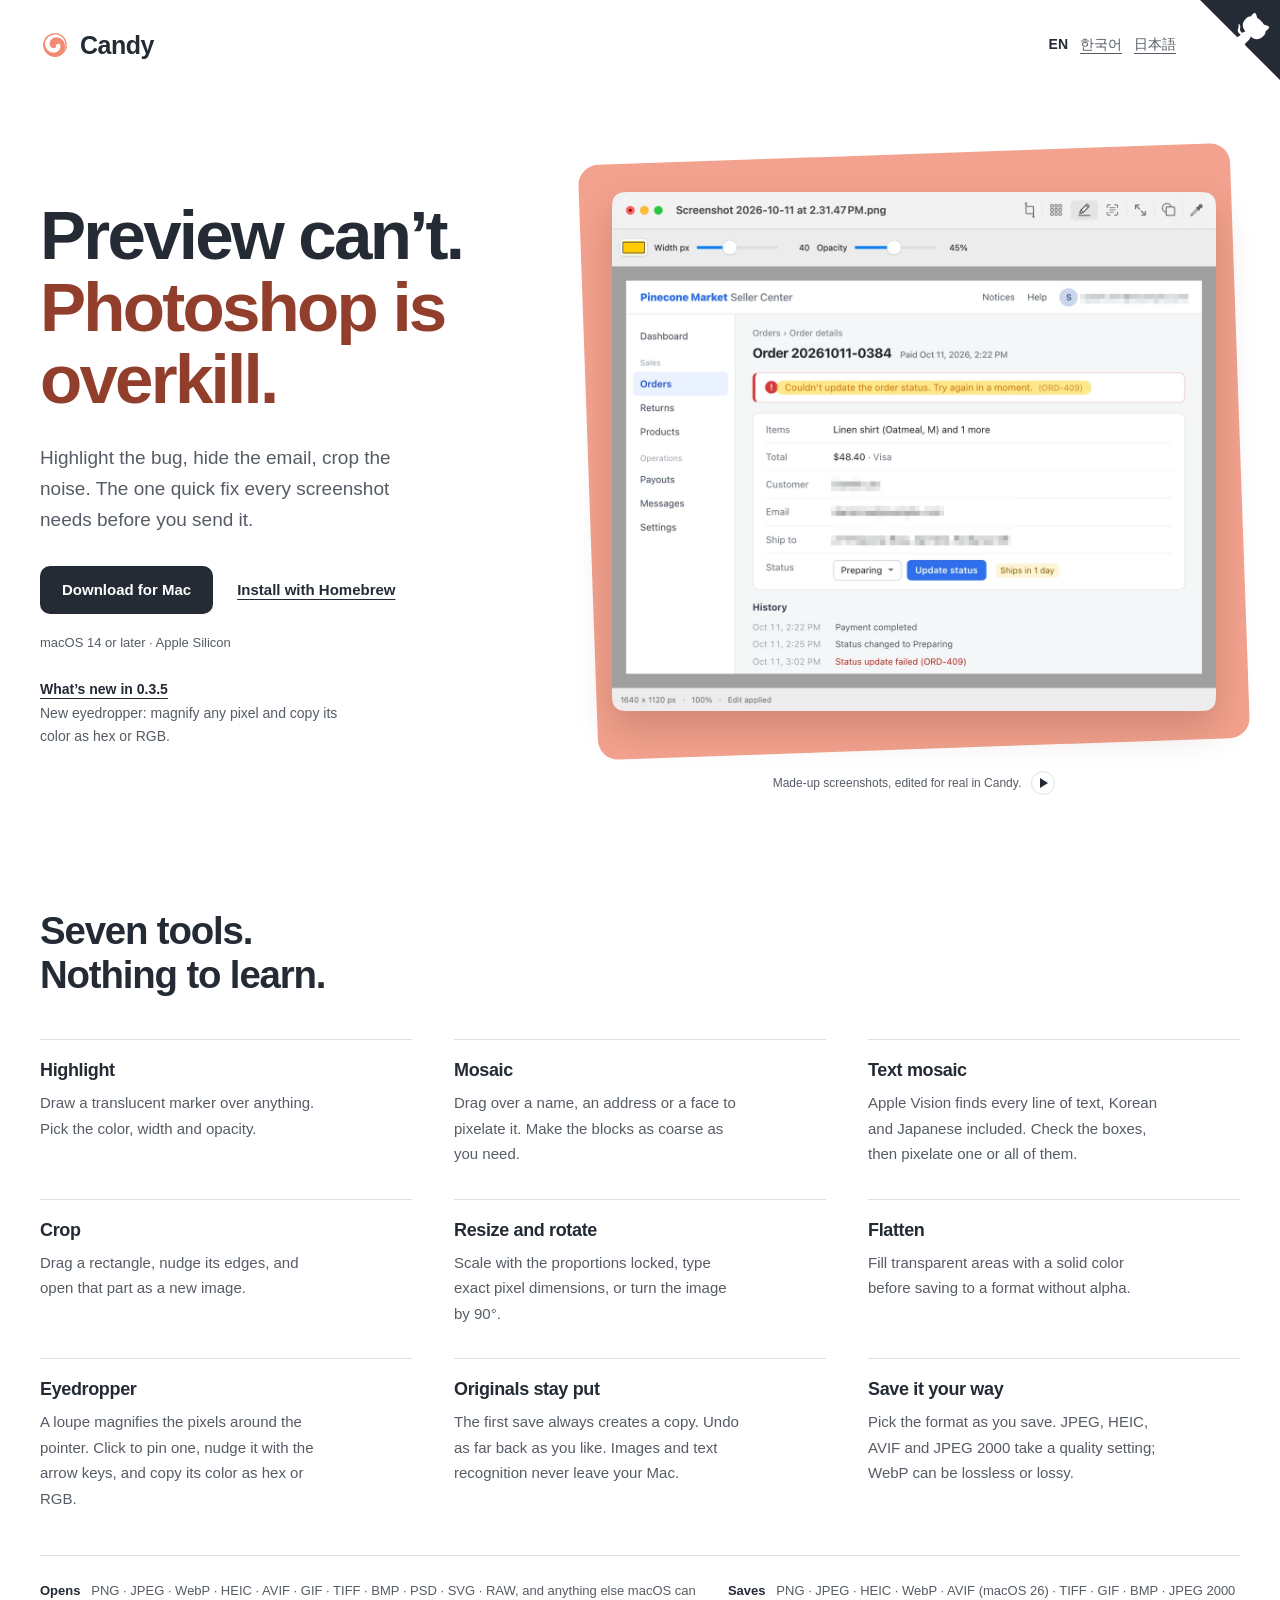
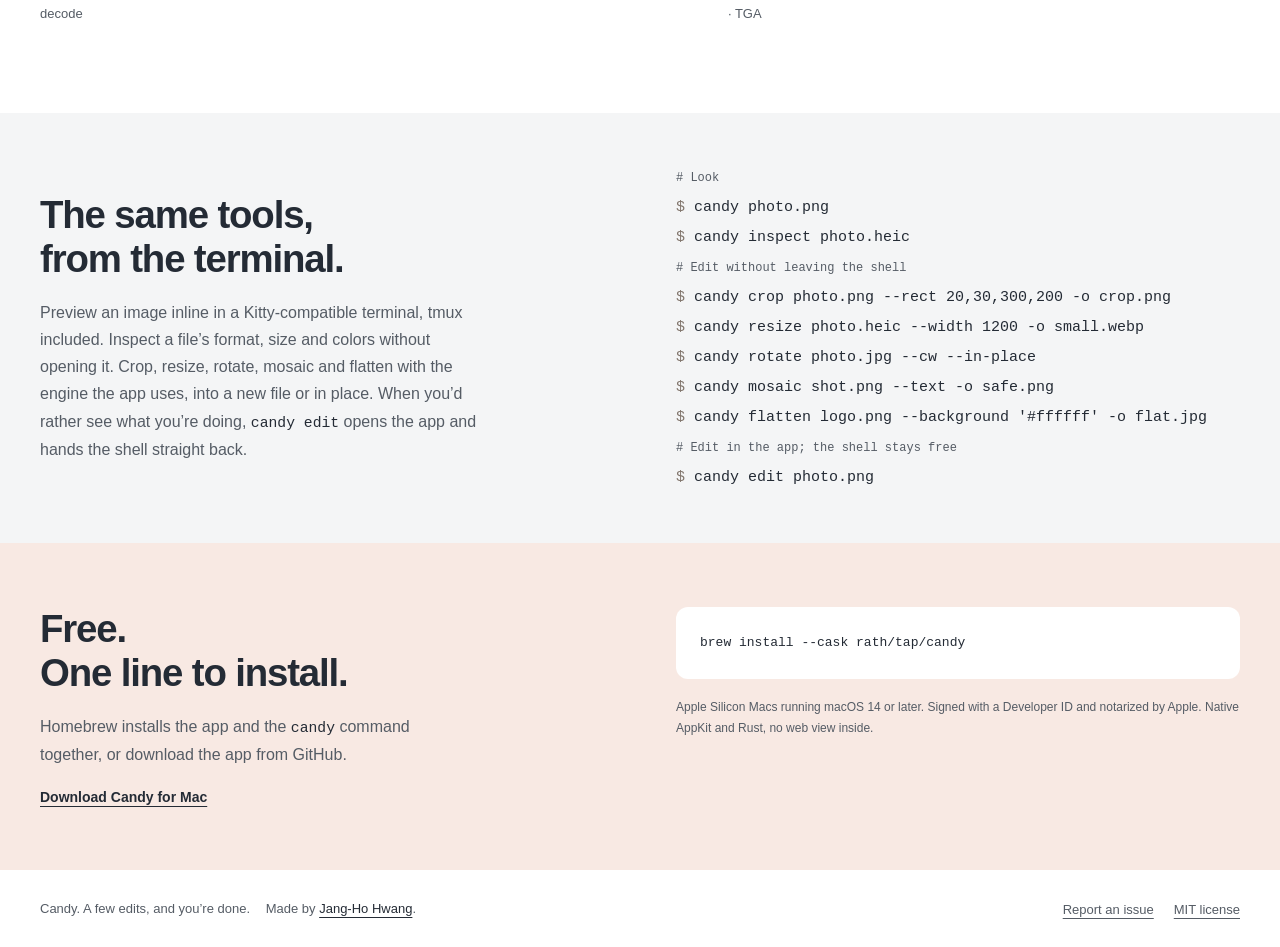
==== commit a79af21c: "feat(site): introduce all seven tools in the features section - Retitle the section Seven tools, 도구는" ====
--- a/site/index.html
+++ b/site/index.html
@@ -174,7 +174,7 @@
         </figure>
       </section>
       <section class="features wrap" aria-labelledby="features-title">
-        <h2 id="features-title">Six tools.<br />Nothing to learn.</h2>
+        <h2 id="features-title">Seven tools.<br />Nothing to learn.</h2>
         <div class="feature-grid">
           <article>
             <h3>Highlight</h3>
@@ -186,14 +186,22 @@
           <article>
             <h3>Mosaic</h3>
             <p>
-              Pixelate a region you select, or let Apple Vision find every line
-              of English and Korean text. Check the boxes, then apply.
+              Drag over a name, an address or a face to pixelate it. Make the
+              blocks as coarse as you need.
+            </p>
+          </article>
+          <article>
+            <h3>Text mosaic</h3>
+            <p>
+              Apple Vision finds every line of text, Korean and Japanese
+              included. Check the boxes, then pixelate one or all of them.
             </p>
           </article>
           <article>
             <h3>Crop</h3>
             <p>
-              Drag a rectangle, nudge its edges, and cut a new image from it.
+              Drag a rectangle, nudge its edges, and open that part as a new
+              image.
             </p>
           </article>
           <article>
@@ -211,10 +219,24 @@
             </p>
           </article>
           <article>
+            <h3>Eyedropper</h3>
+            <p>
+              A loupe magnifies the pixels around the pointer. Click to pin one,
+              nudge it with the arrow keys, and copy its color as hex or RGB.
+            </p>
+          </article>
+          <article>
             <h3>Originals stay put</h3>
             <p>
               The first save always creates a copy. Undo as far back as you like.
               Images and text recognition never leave your Mac.
+            </p>
+          </article>
+          <article>
+            <h3>Save it your way</h3>
+            <p>
+              Pick the format as you save. JPEG, HEIC, AVIF and JPEG 2000 take a
+              quality setting; WebP can be lossless or lossy.
             </p>
           </article>
         </div>
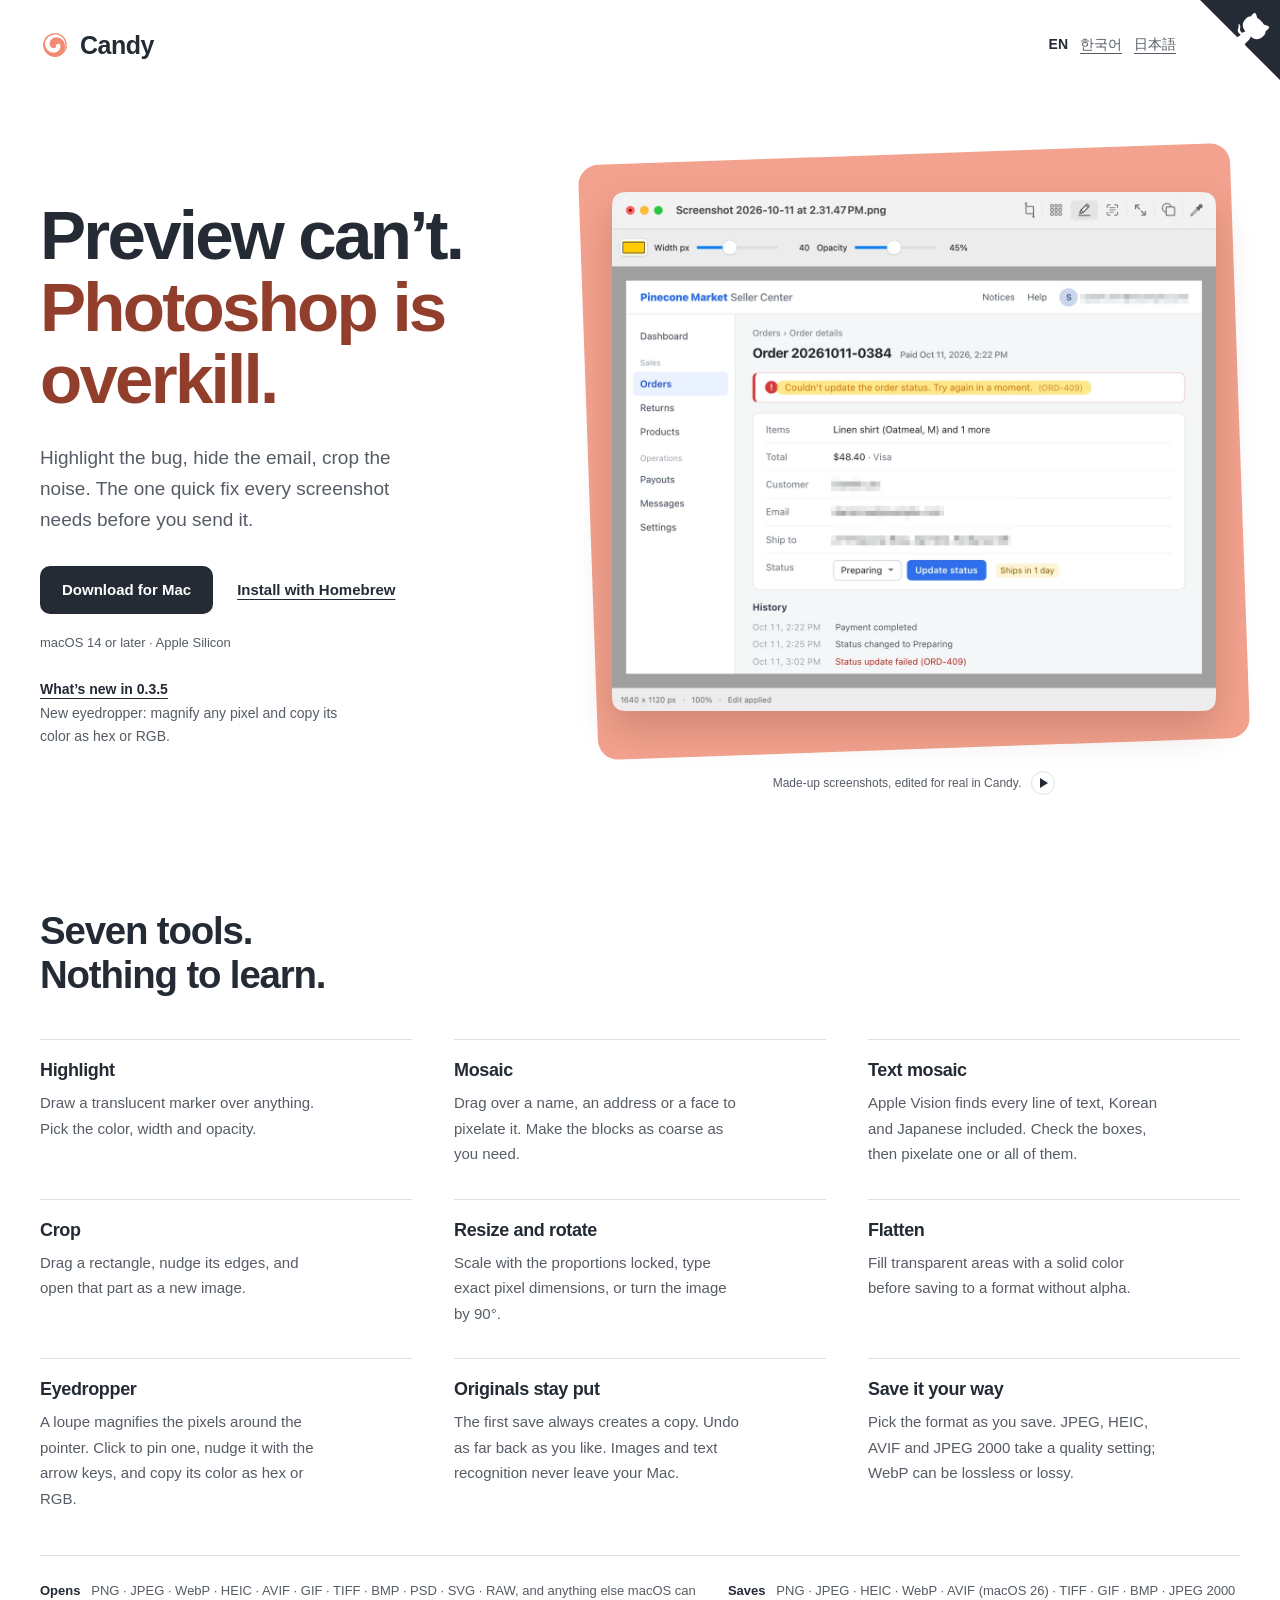
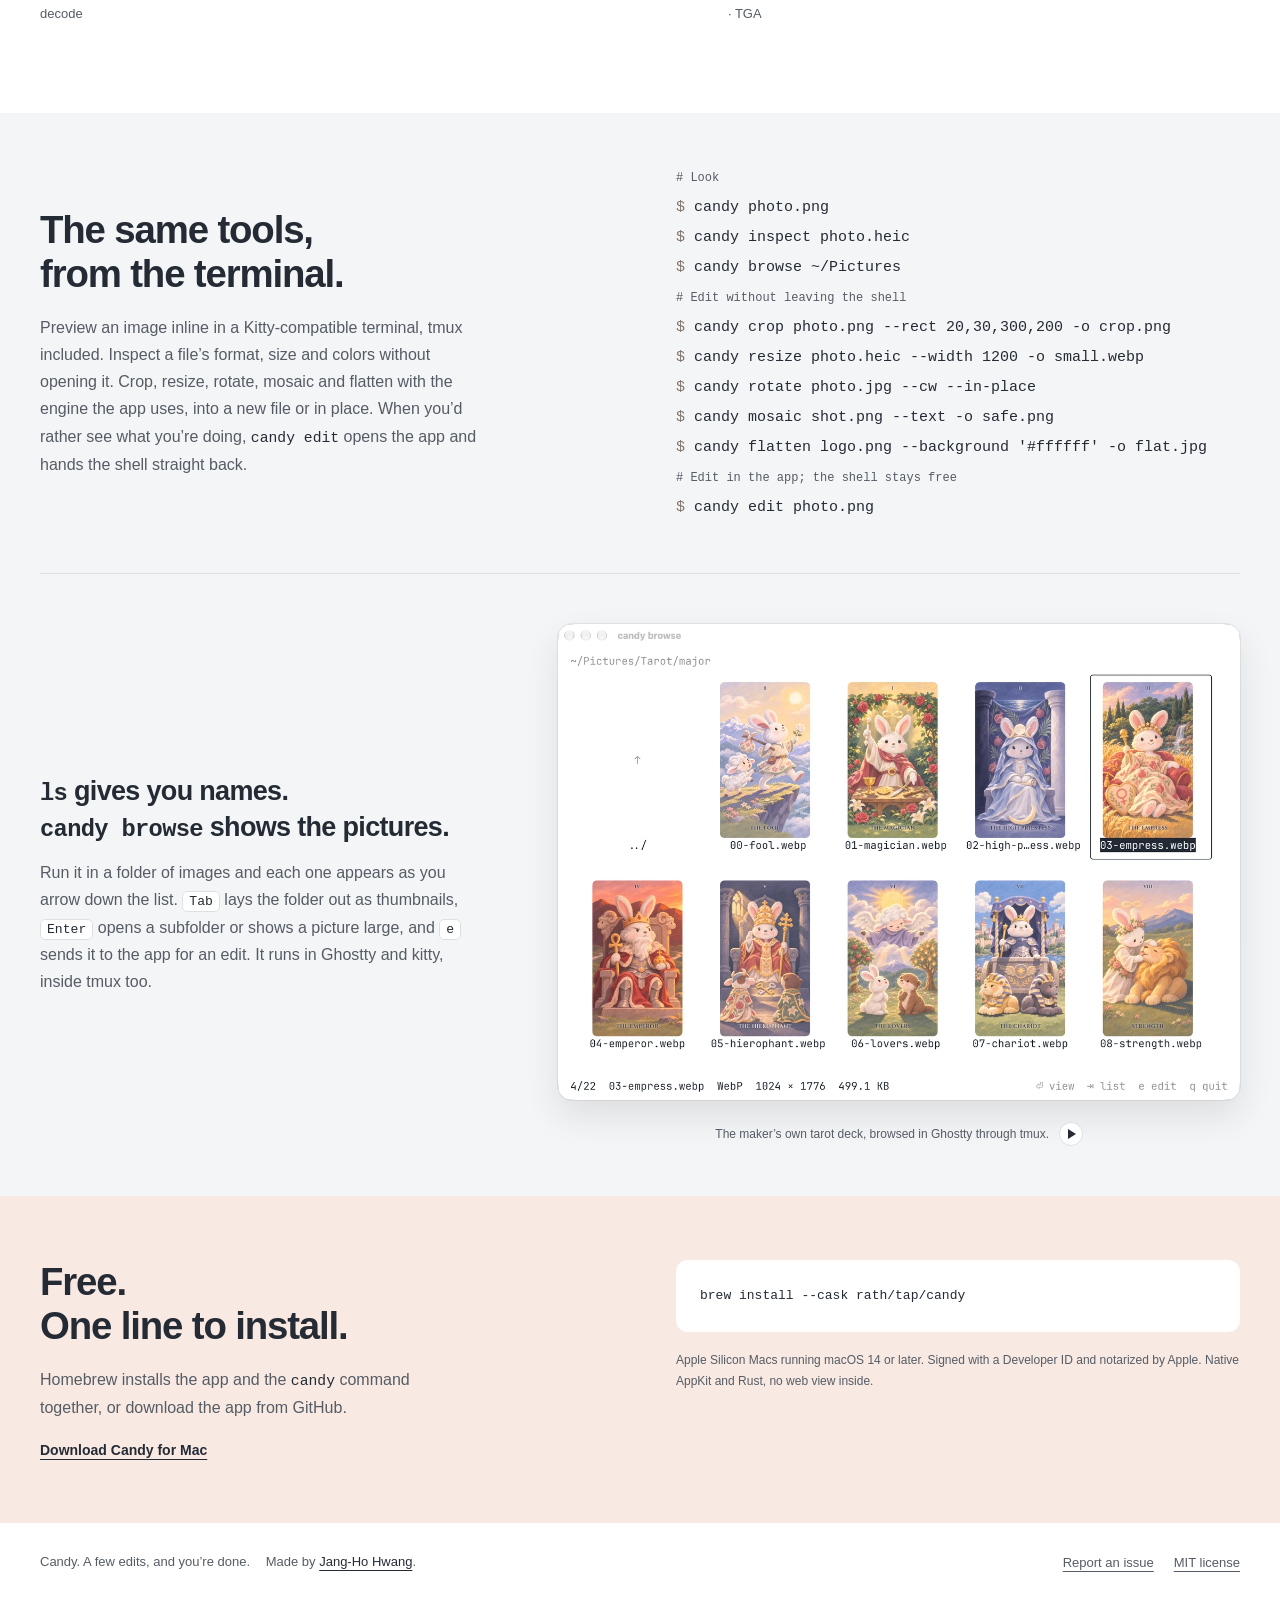
==== commit d6c9fd8a: "feat(site): show the terminal browser on the landing page - Add a candy browse row to the terminal s" ====
--- a/site/index.html
+++ b/site/index.html
@@ -152,6 +152,8 @@
               playsinline
               width="1280"
               height="1100"
+              data-play="Play the editor demo"
+              data-pause="Pause the editor demo"
               poster="./assets/candy-editor-en.webp"
               aria-label="Candy editing three made-up screenshots in turn: an order page, a group chat and a spreadsheet. Personal details are pixelated, the lines that matter are highlighted, and the eyedropper reads a color in the chat."
             >
@@ -265,6 +267,7 @@
           ><code><span class="comment"># Look</span>
 <span class="prompt" aria-hidden="true">$ </span>candy photo.png
 <span class="prompt" aria-hidden="true">$ </span>candy inspect photo.heic
+<span class="prompt" aria-hidden="true">$ </span>candy browse ~/Pictures
 <span class="comment"># Edit without leaving the shell</span>
 <span class="prompt" aria-hidden="true">$ </span>candy crop photo.png --rect 20,30,300,200 -o crop.png
 <span class="prompt" aria-hidden="true">$ </span>candy resize photo.heic --width 1200 -o small.webp
@@ -273,6 +276,50 @@
 <span class="prompt" aria-hidden="true">$ </span>candy flatten logo.png --background '#ffffff' -o flat.jpg
 <span class="comment"># Edit in the app; the shell stays free</span>
 <span class="prompt" aria-hidden="true">$ </span>candy edit photo.png</code></pre>
+        </div>
+        <div class="wrap browse-grid">
+          <div>
+            <h3>
+              <code>ls</code> gives you names.<br /><code>candy browse</code> shows the pictures.
+            </h3>
+            <p>
+              Run it in a folder of images and each one appears as you arrow
+              down the list. <kbd>Tab</kbd> lays the folder out as thumbnails,
+              <kbd>Enter</kbd> opens a subfolder or shows a picture large, and
+              <kbd>e</kbd> sends it to the app for an edit. It runs in Ghostty
+              and kitty, inside tmux too.
+            </p>
+          </div>
+          <figure class="browse-visual">
+            <div class="window">
+              <video
+                class="demo"
+                muted
+                loop
+                playsinline
+                preload="none"
+                width="1280"
+                height="894"
+                data-play="Play the terminal demo"
+                data-pause="Pause the terminal demo"
+                poster="./assets/candy-browse.webp"
+                aria-label="candy browse running in a terminal. A folder of tarot cards opens as a list with a preview beside it, switches to a grid of thumbnails, and shows single cards large before moving on to another folder."
+              >
+                <source src="./assets/candy-browse.mp4" type="video/mp4" />
+              </video>
+              <img
+                class="still"
+                src="./assets/candy-browse.webp"
+                width="1280"
+                height="894"
+                loading="lazy"
+                alt="candy browse in a terminal window, showing a folder of tarot cards as a grid of thumbnails with one card selected"
+              />
+            </div>
+            <figcaption>
+              The maker’s own tarot deck, browsed in Ghostty through tmux.
+            </figcaption>
+          </figure>
         </div>
       </section>
       <section id="get" class="get" aria-labelledby="get-title">
@@ -315,23 +362,41 @@
       </div>
     </footer>
     <script>
-      // A pause control for the looping demo; the page works without it.
+      // Pause buttons for the looping demos, and the terminal demo plays only
+      // while it is on screen. The page works without this.
       (() => {
-        const video = document.querySelector(".hero-visual video");
-        const caption = document.querySelector(".hero-visual figcaption");
-        if (!video || !caption) return;
-        const button = document.createElement("button");
-        button.type = "button";
-        button.className = "pause";
-        const sync = () => {
-          button.dataset.paused = video.paused;
-          button.setAttribute("aria-label", video.paused ? "Play the demo" : "Pause the demo");
-        };
-        button.addEventListener("click", () => (video.paused ? video.play() : video.pause()));
-        video.addEventListener("play", sync);
-        video.addEventListener("pause", sync);
-        sync();
-        caption.append(button);
+        for (const figure of document.querySelectorAll("figure")) {
+          const video = figure.querySelector("video");
+          const caption = figure.querySelector("figcaption");
+          if (!video || !caption) continue;
+          const button = document.createElement("button");
+          button.type = "button";
+          button.className = "pause";
+          let stopped = false;
+          const play = () => video.play().catch(() => {});
+          const sync = () => {
+            button.dataset.paused = video.paused;
+            button.setAttribute("aria-label", video.paused ? video.dataset.play : video.dataset.pause);
+          };
+          button.addEventListener("click", () => {
+            stopped = !video.paused;
+            if (stopped) video.pause();
+            else play();
+            sync();
+          });
+          video.addEventListener("play", sync);
+          video.addEventListener("pause", sync);
+          sync();
+          caption.append(button);
+          if (video.autoplay || !("IntersectionObserver" in window)) continue;
+          new IntersectionObserver(
+            ([entry]) => {
+              if (!entry.isIntersecting) video.pause();
+              else if (!stopped) play();
+            },
+            { threshold: 0.25 },
+          ).observe(video);
+        }
       })();
     </script>
   </body>
--- a/site/assets/style.css
+++ b/site/assets/style.css
@@ -226,7 +226,8 @@
   box-shadow: 0 18px 36px #57231335;
   transform: rotate(2deg);
 }
-.stage .still {
+.stage .still,
+.window .still {
   display: none;
 }
 figure {
@@ -238,7 +239,8 @@
   text-align: center;
   margin-top: 22px;
 }
-.hero-visual figcaption {
+.hero-visual figcaption,
+.browse-visual figcaption {
   display: flex;
   justify-content: center;
   align-items: center;
@@ -297,7 +299,8 @@
 p {
   line-height: 1.7;
 }
-.terminal-grid p {
+.terminal-grid p,
+.browse-grid p {
   color: var(--muted);
   margin: 0;
   max-width: 50ch;
@@ -318,6 +321,51 @@
   color: var(--muted);
   font-size: 12px;
 }
+.browse-grid {
+  display: grid;
+  grid-template-columns: 1fr 1.5fr;
+  gap: 64px;
+  align-items: center;
+  margin-top: 50px;
+  padding-top: 50px;
+  border-top: 1px solid var(--line);
+}
+.browse-grid h3 {
+  font-size: clamp(22px, 2.2vw, 27px);
+  line-height: 1.32;
+  letter-spacing: -0.025em;
+  margin-bottom: 14px;
+}
+.browse-grid h3 code {
+  font-family: ui-monospace, SFMono-Regular, Consolas, monospace;
+  font-size: 0.88em;
+}
+.browse-grid p {
+  text-wrap: pretty;
+}
+kbd {
+  padding: 2px 6px;
+  border: 1px solid var(--line);
+  border-radius: 5px;
+  background: var(--paper);
+  color: var(--ink);
+  font-family: ui-monospace, SFMono-Regular, Consolas, monospace;
+  font-size: 0.82em;
+  white-space: nowrap;
+}
+.window video,
+.window img {
+  width: 100%;
+  height: auto;
+  /* The recorded window's own corner radius, at any size. */
+  border-radius: 2.15% / 3.08%;
+  box-shadow:
+    0 0 0 1px #242b3514,
+    0 16px 34px #242b351c;
+}
+.window video {
+  display: block;
+}
 .features {
   padding-block: 24px 88px;
 }
@@ -490,6 +538,7 @@
     padding: 28px 18px;
   }
   .terminal-grid,
+  .browse-grid,
   .get-grid {
     gap: 40px;
   }
@@ -546,9 +595,14 @@
     padding-block: 36px;
   }
   .terminal-grid,
+  .browse-grid,
   .get-grid {
     grid-template-columns: 1fr;
     gap: 26px;
+  }
+  .browse-grid {
+    margin-top: 36px;
+    padding-top: 36px;
   }
   .commands {
     font-size: 14px;
@@ -630,10 +684,12 @@
     scroll-behavior: auto;
   }
   .stage .demo,
-  .hero-visual .pause {
+  .window .demo,
+  figcaption .pause {
     display: none;
   }
-  .stage .still {
+  .stage .still,
+  .window .still {
     display: block;
   }
   .hero-visual,
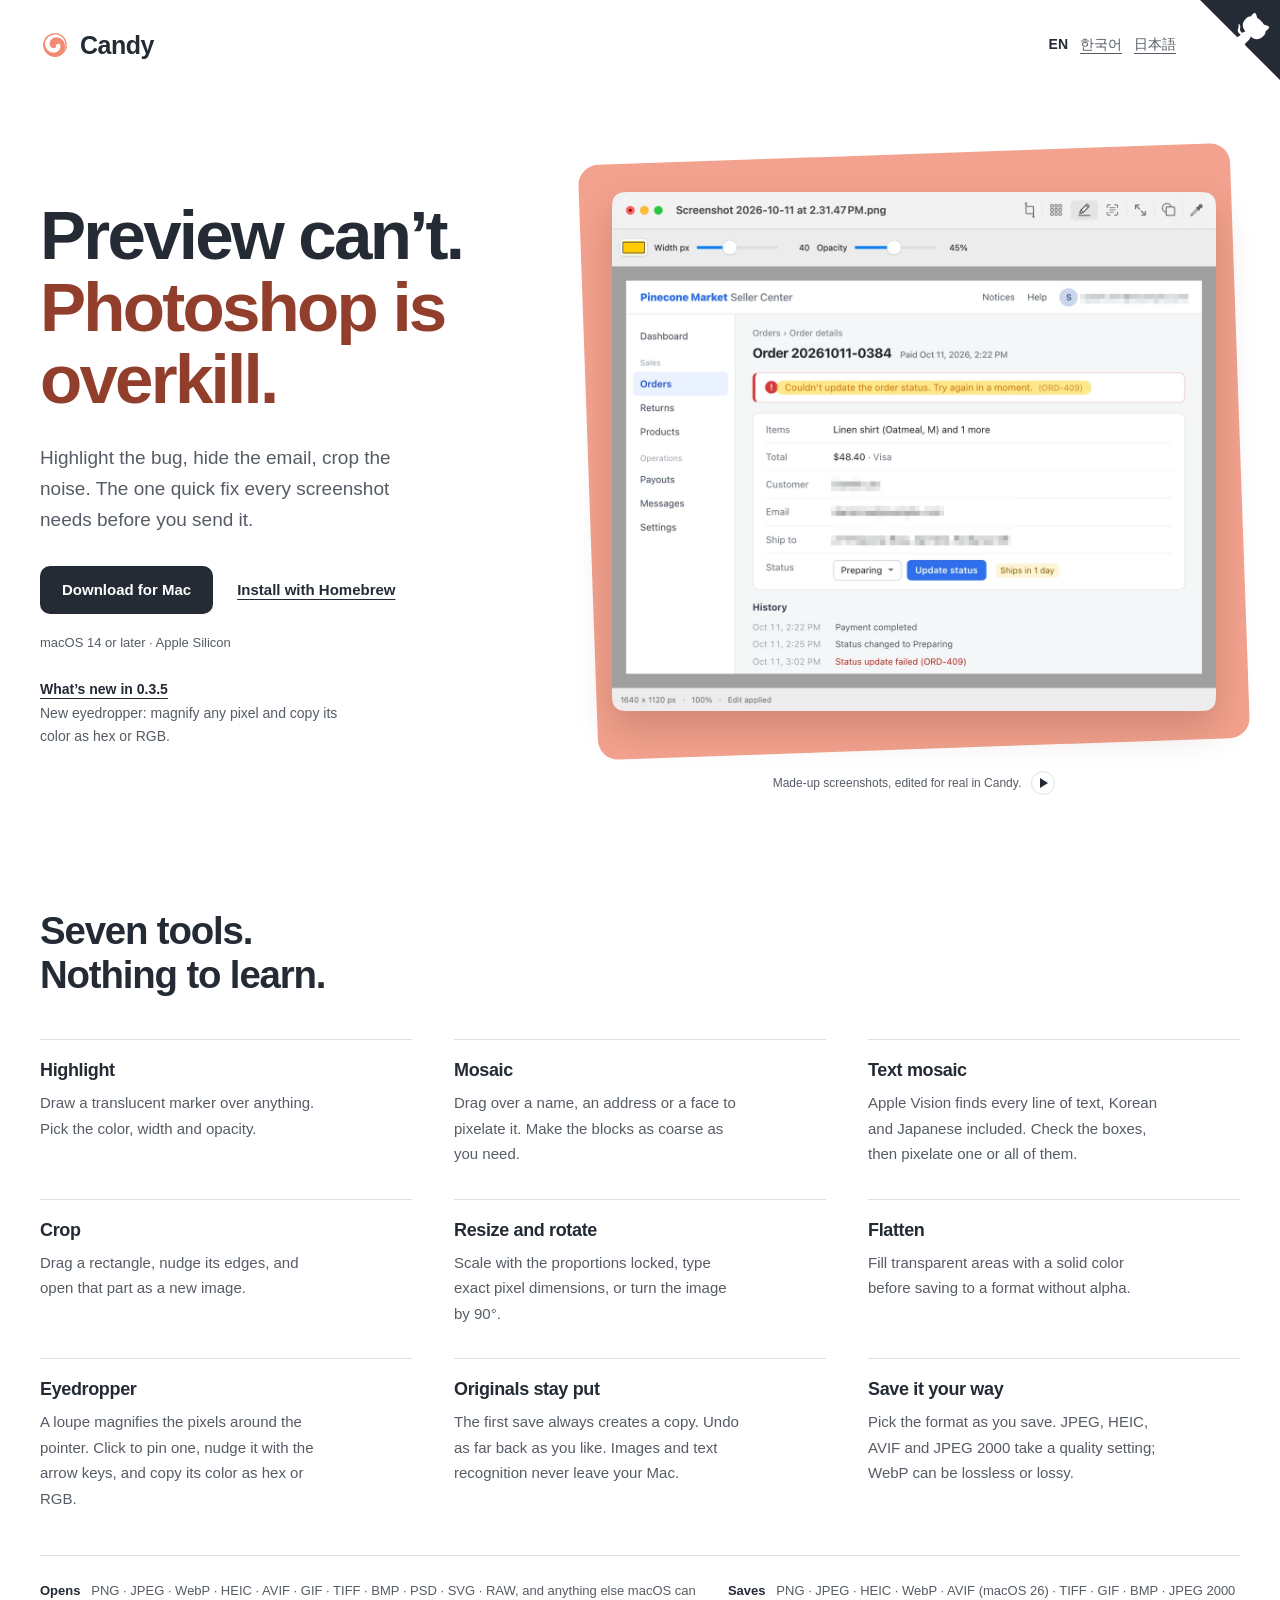
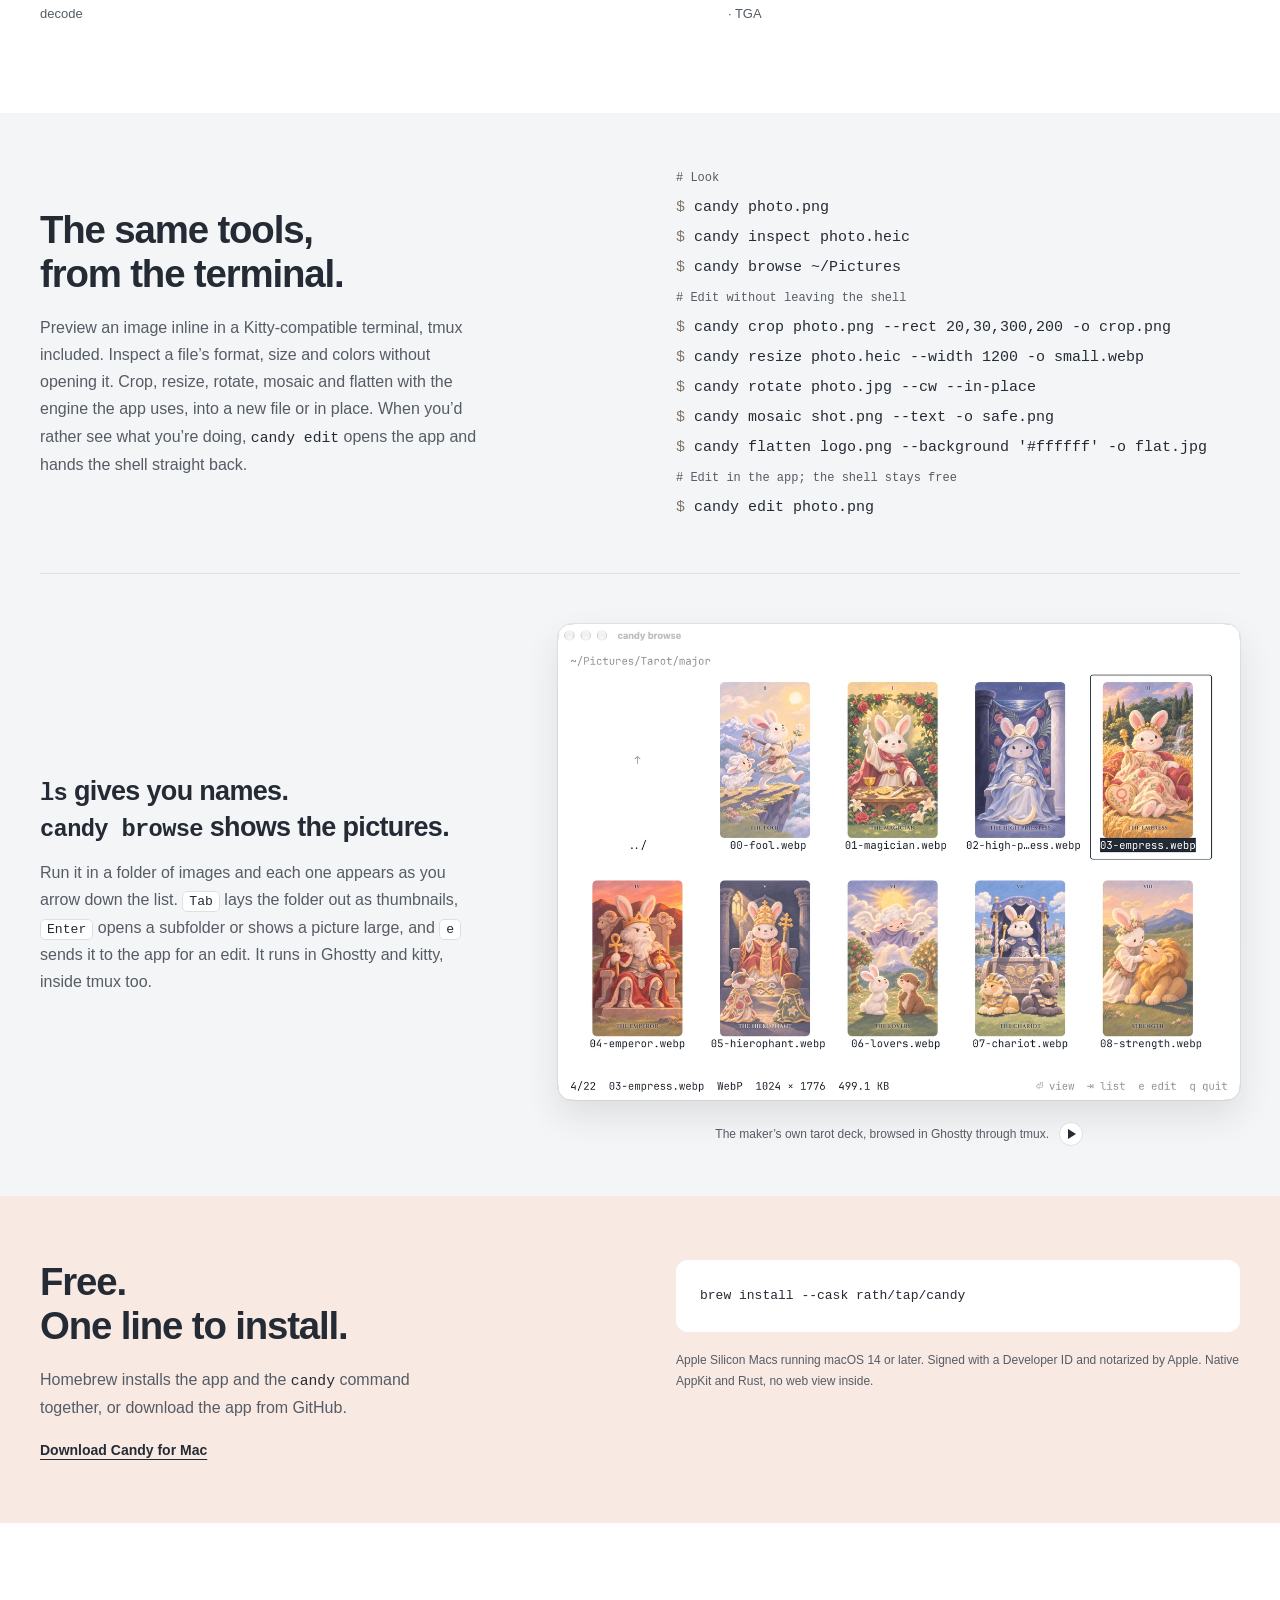
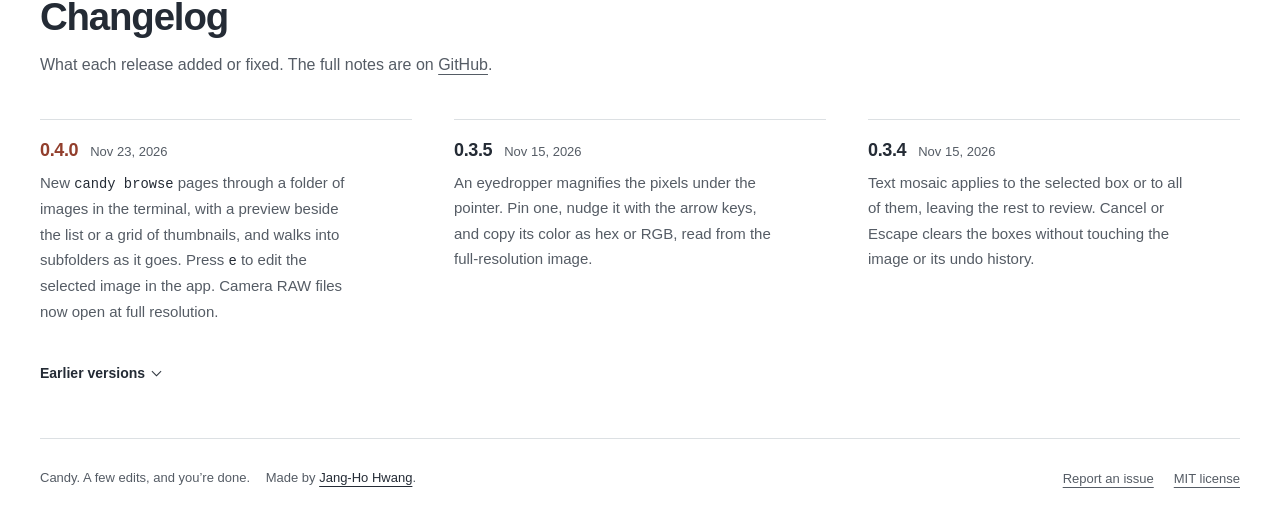
==== commit 33e40c11: "feat(site): add a changelog to the landing page - Summarize every release from 0.1.0 to 0.4.0 near t" ====
--- a/site/index.html
+++ b/site/index.html
@@ -348,6 +348,93 @@
           </div>
         </div>
       </section>
+      <section class="changes" aria-labelledby="changes-title">
+        <div class="wrap">
+          <div class="changes-head">
+            <h2 id="changes-title">Changelog</h2>
+            <p>
+              What each release added or fixed. The full notes are on <a href="https://github.com/rath/candy/releases">GitHub</a>.
+            </p>
+          </div>
+          <ol class="changelog">
+            <li>
+              <a class="version" href="https://github.com/rath/candy/releases/tag/v0.4.0">0.4.0</a>
+              <time datetime="2026-11-23">Nov 23, 2026</time>
+              <p>New <code>candy browse</code> pages through a folder of images in the terminal, with a preview beside the list or a grid of thumbnails, and walks into subfolders as it goes. Press <code>e</code> to edit the selected image in the app. Camera RAW files now open at full resolution.</p>
+            </li>
+            <li>
+              <a class="version" href="https://github.com/rath/candy/releases/tag/v0.3.5">0.3.5</a>
+              <time datetime="2026-11-15">Nov 15, 2026</time>
+              <p>An eyedropper magnifies the pixels under the pointer. Pin one, nudge it with the arrow keys, and copy its color as hex or RGB, read from the full-resolution image.</p>
+            </li>
+            <li>
+              <a class="version" href="https://github.com/rath/candy/releases/tag/v0.3.4">0.3.4</a>
+              <time datetime="2026-11-15">Nov 15, 2026</time>
+              <p>Text mosaic applies to the selected box or to all of them, leaving the rest to review. Cancel or Escape clears the boxes without touching the image or its undo history.</p>
+            </li>
+          </ol>
+          <details>
+            <summary>Earlier versions</summary>
+            <ol class="changelog">
+              <li>
+                <a class="version" href="https://github.com/rath/candy/releases/tag/v0.3.3">0.3.3</a>
+                <time datetime="2026-11-12">Nov 12, 2026</time>
+                <p>Repeated edits and undo are faster, since Candy no longer replays the whole history. Saving a copy works after the original moves, transparent previews keep clean edges, and SVG text uses system fonts.</p>
+              </li>
+              <li>
+                <a class="version" href="https://github.com/rath/candy/releases/tag/v0.3.2">0.3.2</a>
+                <time datetime="2026-11-03">Nov 3, 2026</time>
+                <p>Piped images display directly: <code>cat image.png | candy</code>. Previews no longer come up blank in local tmux sessions while another pane plays video or sends graphics.</p>
+              </li>
+              <li>
+                <a class="version" href="https://github.com/rath/candy/releases/tag/v0.3.1">0.3.1</a>
+                <time datetime="2026-10-21">Oct 21, 2026</time>
+                <p>A smaller download: the app executable is now stripped of its symbols, as the bundled CLI already was. Nothing else changed.</p>
+              </li>
+              <li>
+                <a class="version" href="https://github.com/rath/candy/releases/tag/v0.3.0">0.3.0</a>
+                <time datetime="2026-10-21">Oct 21, 2026</time>
+                <p>SVG and SVGZ files open everywhere a bitmap does: the editor, Finder’s Open With, drag and drop, terminal previews, <code>candy inspect</code> and every editing command.</p>
+              </li>
+              <li>
+                <a class="version" href="https://github.com/rath/candy/releases/tag/v0.2.4">0.2.4</a>
+                <time datetime="2026-10-14">Oct 14, 2026</time>
+                <p>Set the quality of JPEG, WebP, HEIC, AVIF and JPEG 2000 exports with a slider or <code>--quality</code>, and save WebP with lossy compression. Each document remembers its save settings.</p>
+              </li>
+              <li>
+                <a class="version" href="https://github.com/rath/candy/releases/tag/v0.2.3">0.2.3</a>
+                <time datetime="2026-10-14">Oct 14, 2026</time>
+                <p>Fixes the malware warning macOS showed the first time a downloaded copy opened. The app no longer carries build-machine paths that Gatekeeper could not verify.</p>
+              </li>
+              <li>
+                <a class="version" href="https://github.com/rath/candy/releases/tag/v0.2.2">0.2.2</a>
+                <time datetime="2026-10-13">Oct 13, 2026</time>
+                <p>A Japanese interface that follows your macOS language and uses macOS’s own Japanese terms for standard commands. The website gained a Japanese page.</p>
+              </li>
+              <li>
+                <a class="version" href="https://github.com/rath/candy/releases/tag/v0.2.1">0.2.1</a>
+                <time datetime="2026-10-11">Oct 11, 2026</time>
+                <p>A Korean interface. Candy opens almost any image macOS can read, saves to seven more formats including HEIC and AVIF, rotates by 90°, and edits files in place with <code>--in-place</code>.</p>
+              </li>
+              <li>
+                <a class="version" href="https://github.com/rath/candy/releases/tag/v0.2.0">0.2.0</a>
+                <time datetime="2026-10-11">Oct 11, 2026</time>
+                <p>Inline previews work inside tmux, the new <code>candy inspect</code> reports a file’s format, size and colors, and editor windows open sized to the image.</p>
+              </li>
+              <li>
+                <a class="version" href="https://github.com/rath/candy/releases/tag/v0.1.1">0.1.1</a>
+                <time datetime="2026-10-11">Oct 11, 2026</time>
+                <p>A new lollipop app icon for Finder and the Dock, with a matching mark and favicon on the website.</p>
+              </li>
+              <li>
+                <a class="version" href="https://github.com/rath/candy/releases/tag/v0.1.0">0.1.0</a>
+                <time datetime="2026-10-11">Oct 11, 2026</time>
+                <p>The first release: a native Mac app with highlight, mosaic, text mosaic, crop, resize and flatten, and the <code>candy</code> command for the same edits in the terminal.</p>
+              </li>
+            </ol>
+          </details>
+        </div>
+      </section>
     </main>
     <footer class="wrap">
       <p>
--- a/site/assets/style.css
+++ b/site/assets/style.css
@@ -451,12 +451,114 @@
 .get .text-link {
   font-size: 14px;
 }
+.changes {
+  padding-block: 72px 56px;
+}
+.changes-head {
+  margin-bottom: 40px;
+}
+.changes-head h2 {
+  margin: 0 0 12px;
+}
+.changes-head p {
+  color: var(--muted);
+  max-width: 60ch;
+  margin: 0;
+}
+.changelog {
+  list-style: none;
+  margin: 0;
+  padding: 0;
+  display: grid;
+  grid-template-columns: repeat(3, 1fr);
+  gap: 32px 42px;
+}
+.changelog li {
+  display: flex;
+  flex-wrap: wrap;
+  align-items: baseline;
+  align-content: flex-start;
+  column-gap: 12px;
+  padding-top: 20px;
+  border-top: 1px solid var(--line);
+}
+.changelog .version {
+  font-size: 18px;
+  font-weight: 700;
+  letter-spacing: -0.02em;
+  font-variant-numeric: tabular-nums;
+  text-decoration: none;
+}
+.changelog .version:hover {
+  color: var(--accent);
+}
+.changelog li:first-child .version {
+  color: var(--accent);
+}
+.changes details .changelog li:first-child .version {
+  color: inherit;
+}
+.changelog time {
+  font-size: 13px;
+  color: var(--muted);
+  font-variant-numeric: tabular-nums;
+}
+.changelog p {
+  flex-basis: 100%;
+  max-width: 38ch;
+  margin: 9px 0 0;
+  font-size: 15px;
+  color: var(--muted);
+  word-break: keep-all;
+}
+.changelog code {
+  font-family: ui-monospace, SFMono-Regular, Consolas, monospace;
+  font-size: 0.92em;
+  color: var(--ink);
+  white-space: nowrap;
+}
+.changes details {
+  margin-top: 40px;
+}
+.changes summary {
+  display: inline-flex;
+  align-items: center;
+  gap: 8px;
+  font-size: 14px;
+  font-weight: 600;
+  cursor: pointer;
+  list-style: none;
+}
+.changes summary::-webkit-details-marker {
+  display: none;
+}
+.changes summary::after {
+  content: "";
+  width: 6px;
+  height: 6px;
+  margin-top: -3px;
+  border-right: 1.5px solid currentColor;
+  border-bottom: 1.5px solid currentColor;
+  transform: rotate(45deg);
+  transition: transform 0.2s ease;
+}
+.changes details[open] summary::after {
+  margin-top: 3px;
+  transform: rotate(-135deg);
+}
+.changes summary:hover {
+  color: var(--accent);
+}
+.changes details .changelog {
+  margin-top: 28px;
+}
 footer {
   display: flex;
   justify-content: space-between;
   align-items: center;
   gap: 24px;
   padding-block: 28px;
+  border-top: 1px solid var(--line);
   font-size: 13px;
   color: var(--muted);
 }
@@ -541,6 +643,9 @@
   .browse-grid,
   .get-grid {
     gap: 40px;
+  }
+  .changelog {
+    gap: 28px;
   }
   .feature-grid {
     gap: 28px;
@@ -600,6 +705,23 @@
     grid-template-columns: 1fr;
     gap: 26px;
   }
+  .changes-head {
+    margin-bottom: 26px;
+  }
+  .changes {
+    padding-block: 48px 36px;
+  }
+  .changelog {
+    grid-template-columns: 1fr;
+    gap: 22px;
+  }
+  .changelog li {
+    padding-top: 16px;
+  }
+  .changelog p {
+    max-width: 48ch;
+    font-size: 14px;
+  }
   .browse-grid {
     margin-top: 36px;
     padding-top: 36px;
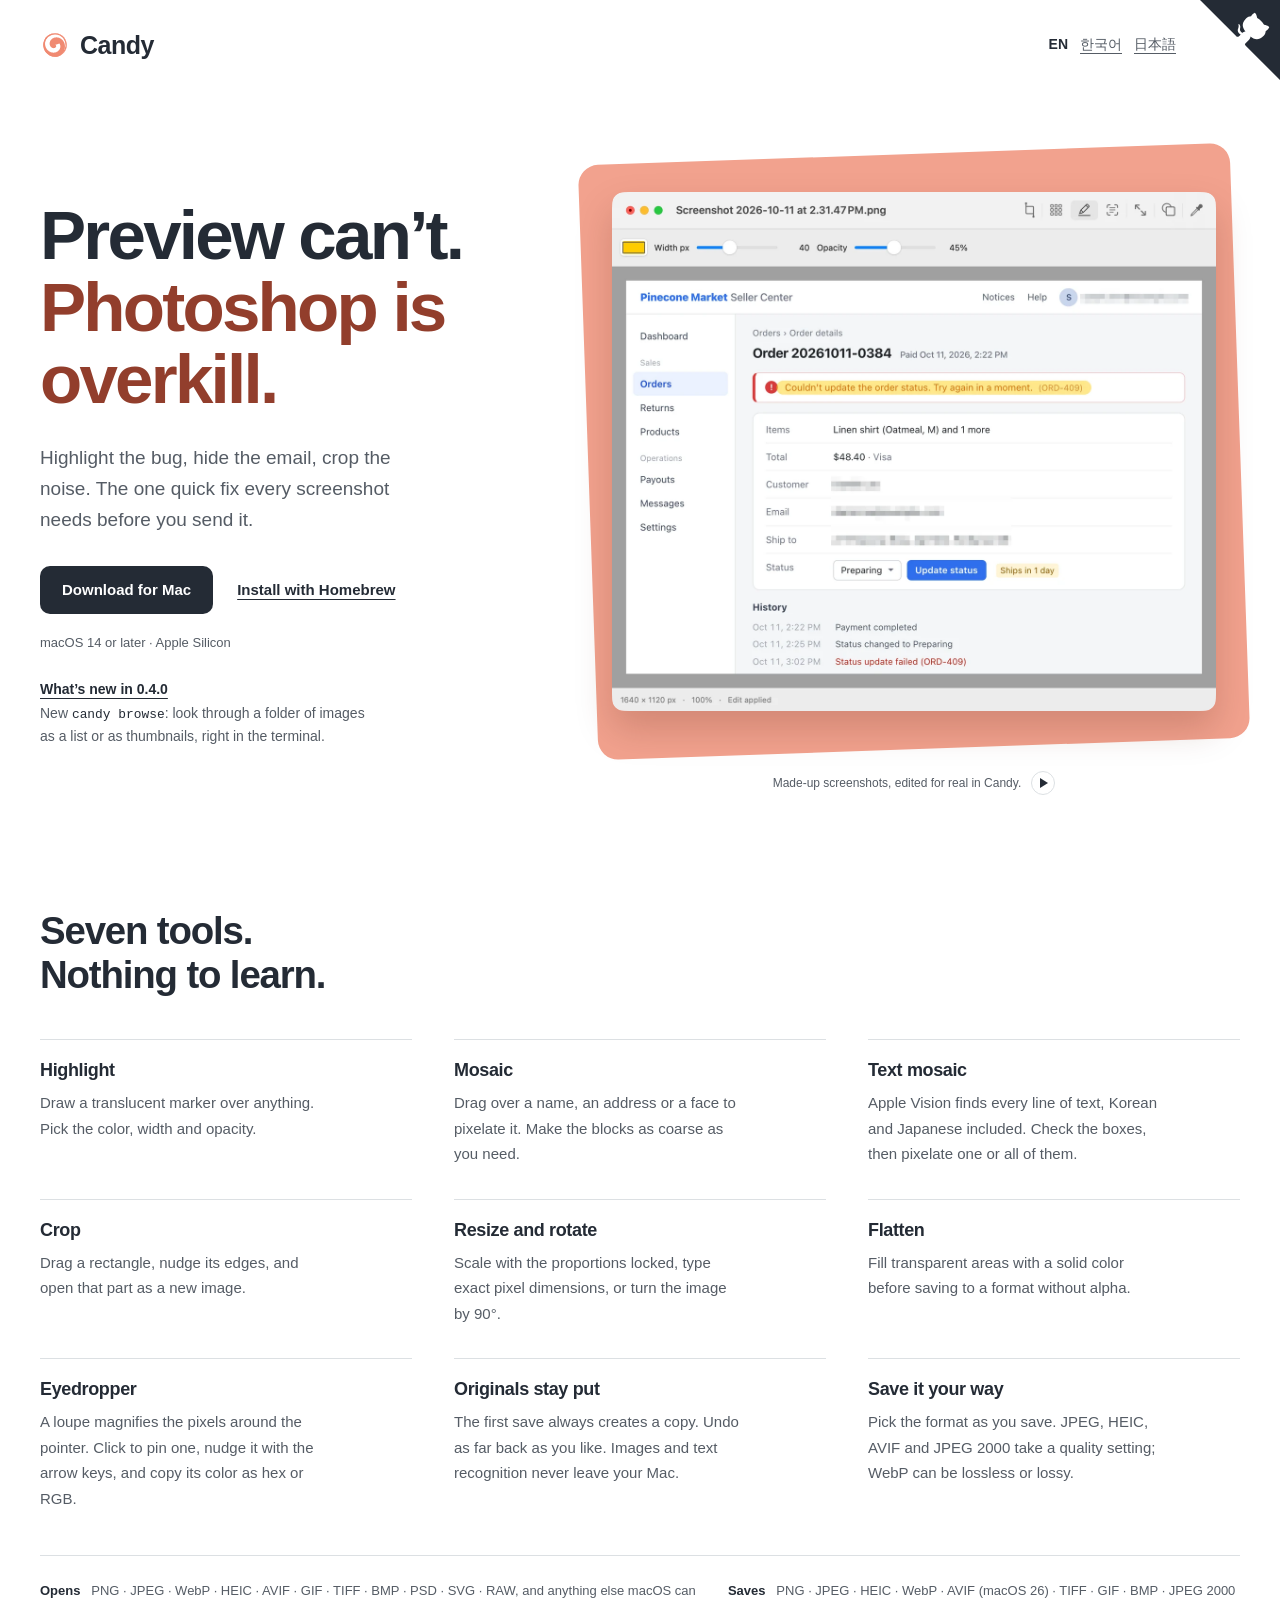
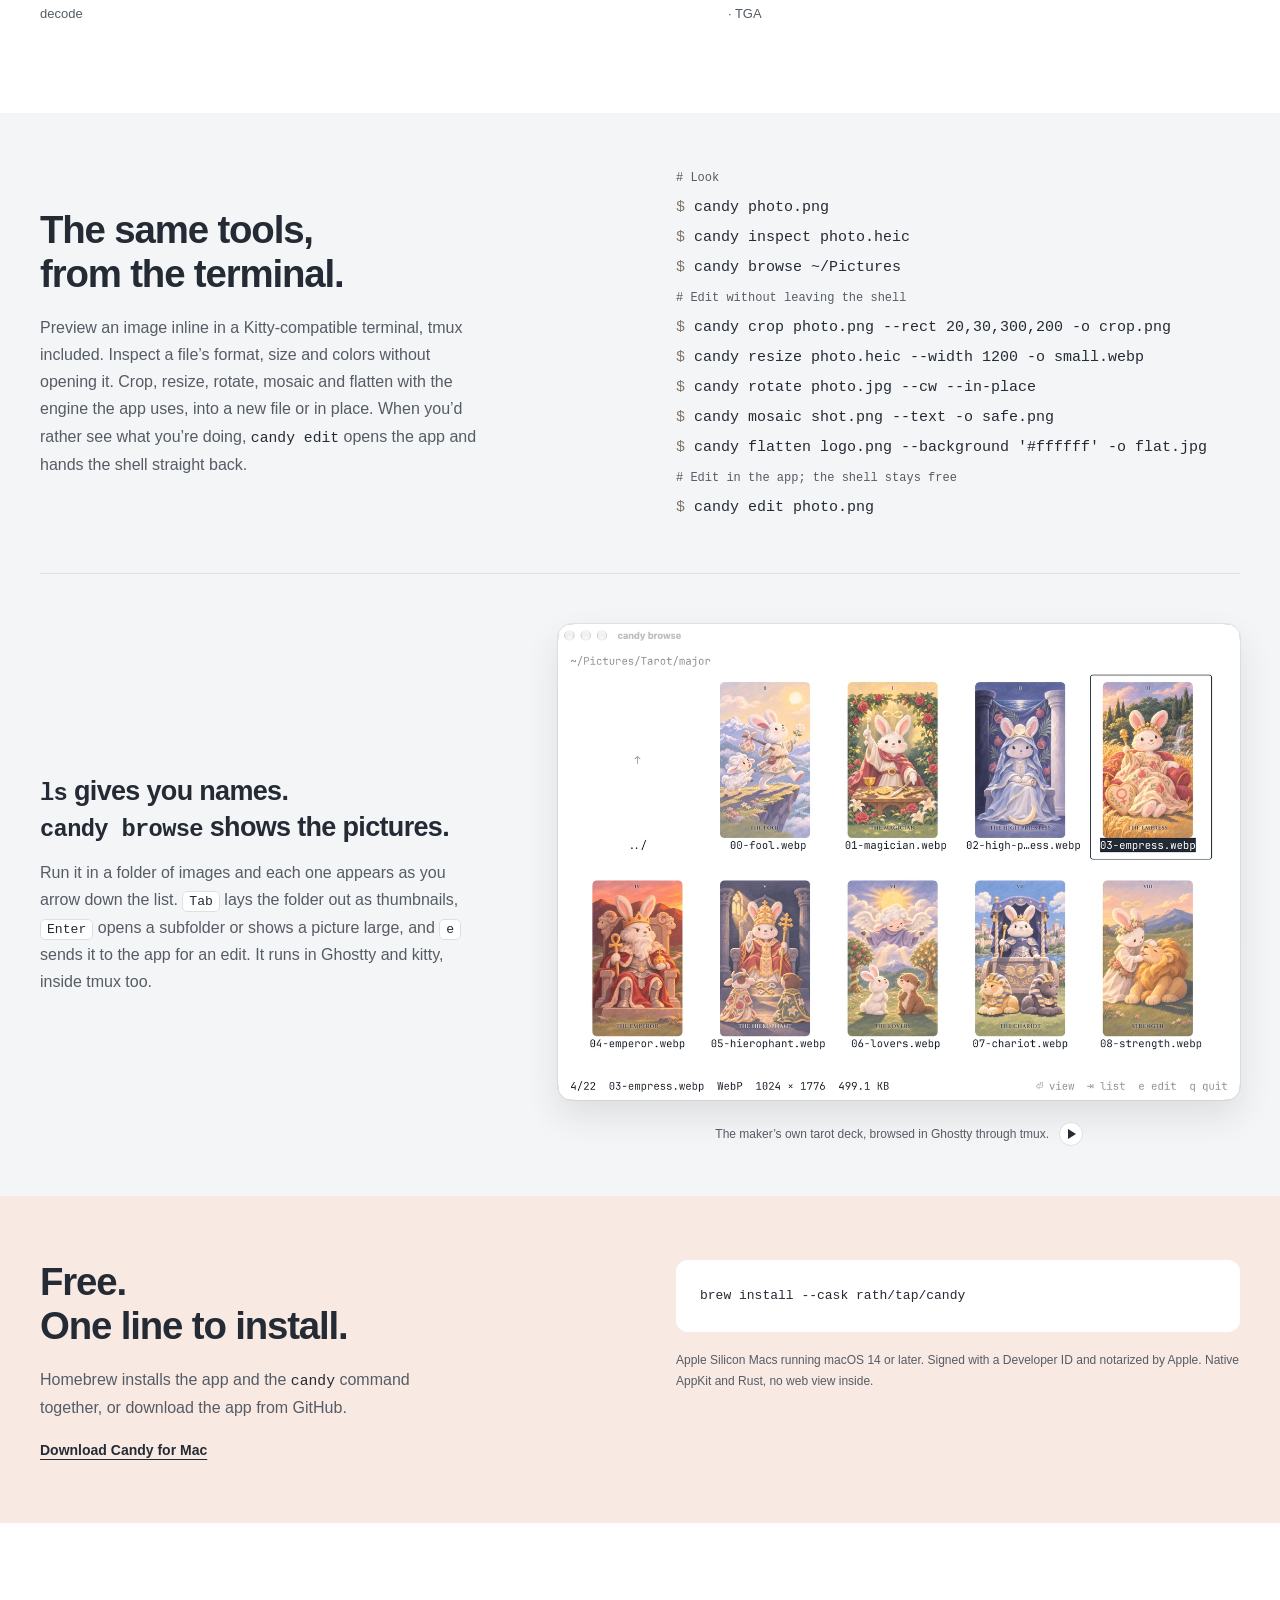
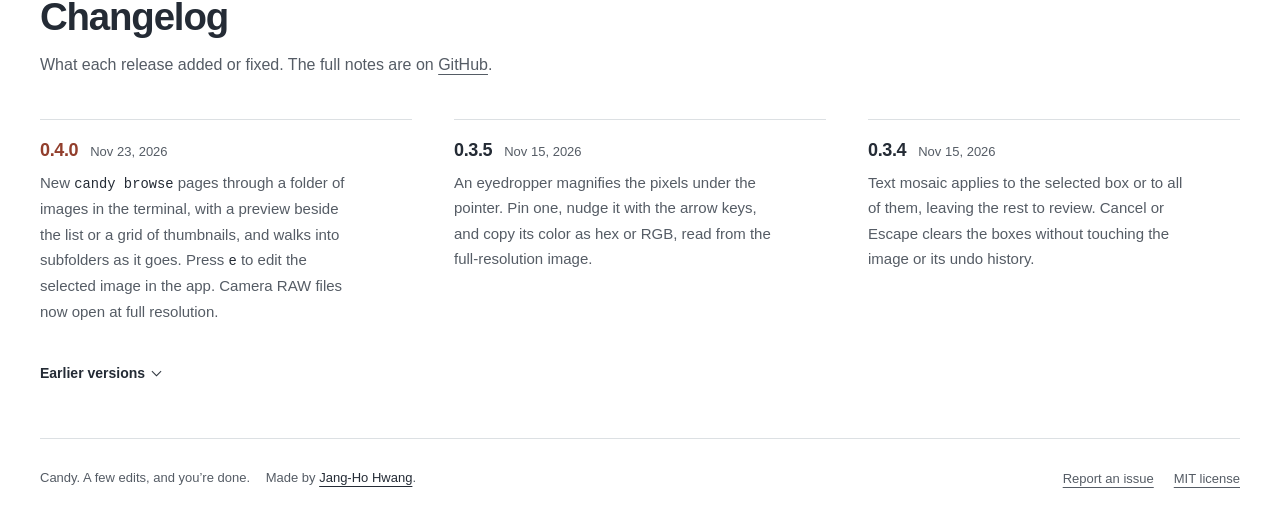
==== commit 1f927a21: "docs(site): publish Candy 0.4.0 downloads and news - Point English, Korean, and Japanese downloads a" ====
--- a/site/index.html
+++ b/site/index.html
@@ -85,7 +85,7 @@
           },
           "isAccessibleForFree": true,
           "license": "https://github.com/rath/candy/blob/main/LICENSE",
-          "downloadUrl": "https://github.com/rath/candy/releases/download/v0.3.5/Candy-0.3.5-macos-arm64.zip",
+          "downloadUrl": "https://github.com/rath/candy/releases/download/v0.4.0/Candy-0.4.0-macos-arm64.zip",
           "screenshot": "https://candy.told.me/assets/candy-editor-en.png",
           "offers": {
             "@type": "Offer",
@@ -132,14 +132,14 @@
             fix every screenshot needs before you send it.
           </p>
           <div class="actions">
-            <a class="button" href="https://github.com/rath/candy/releases/download/v0.3.5/Candy-0.3.5-macos-arm64.zip"
+            <a class="button" href="https://github.com/rath/candy/releases/download/v0.4.0/Candy-0.4.0-macos-arm64.zip"
               >Download for Mac</a
             ><a class="text-link" href="#get">Install with Homebrew</a>
           </div>
           <p class="requirement">macOS 14 or later · Apple Silicon</p>
           <p class="release-note">
-            <a href="https://github.com/rath/candy/releases/tag/v0.3.5">What’s new in 0.3.5</a><br />
-            New eyedropper: magnify any pixel and copy its color as hex or RGB.
+            <a href="https://github.com/rath/candy/releases/tag/v0.4.0">What’s new in 0.4.0</a><br />
+            New <code>candy browse</code>: look through a folder of images as a list or as thumbnails, right in the terminal.
           </p>
         </div>
         <figure class="hero-visual">
@@ -332,7 +332,7 @@
             </p>
             <a
               class="text-link"
-              href="https://github.com/rath/candy/releases/download/v0.3.5/Candy-0.3.5-macos-arm64.zip"
+              href="https://github.com/rath/candy/releases/download/v0.4.0/Candy-0.4.0-macos-arm64.zip"
               >Download Candy for Mac</a
             >
           </div>
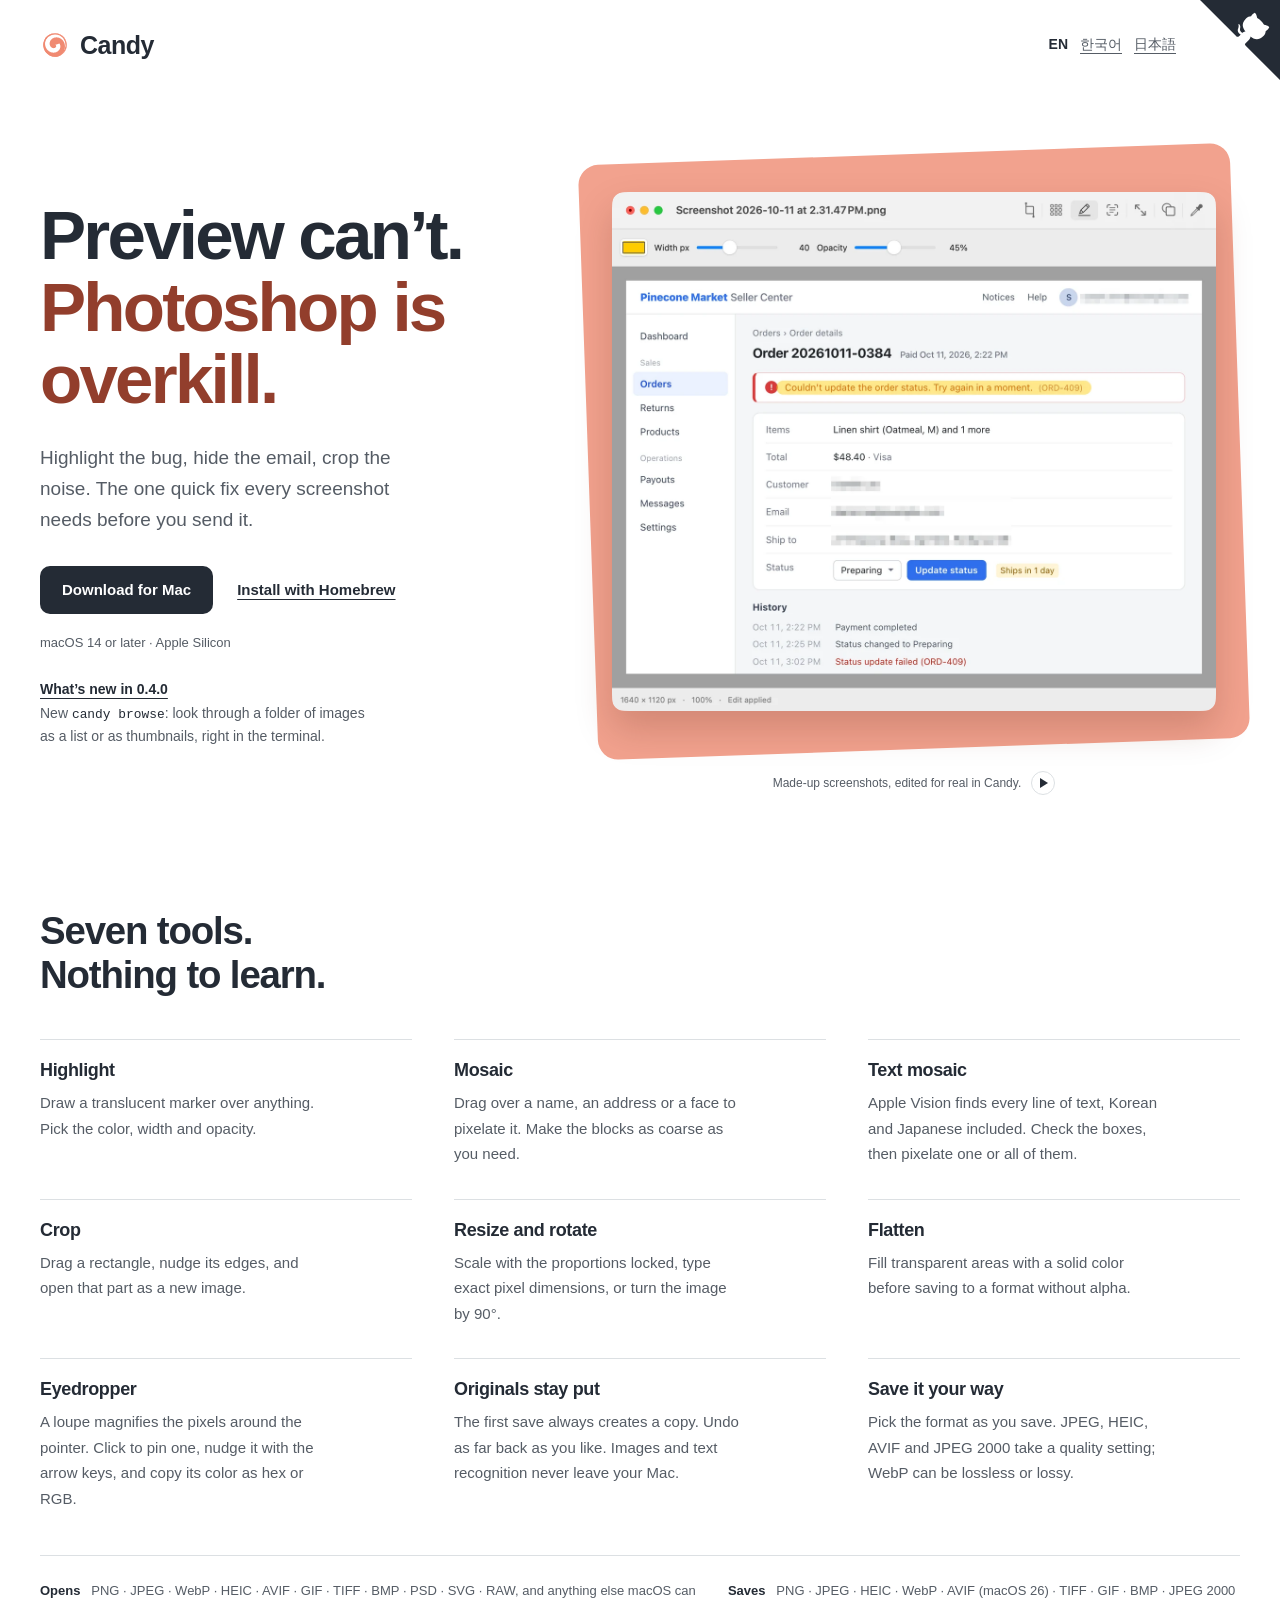
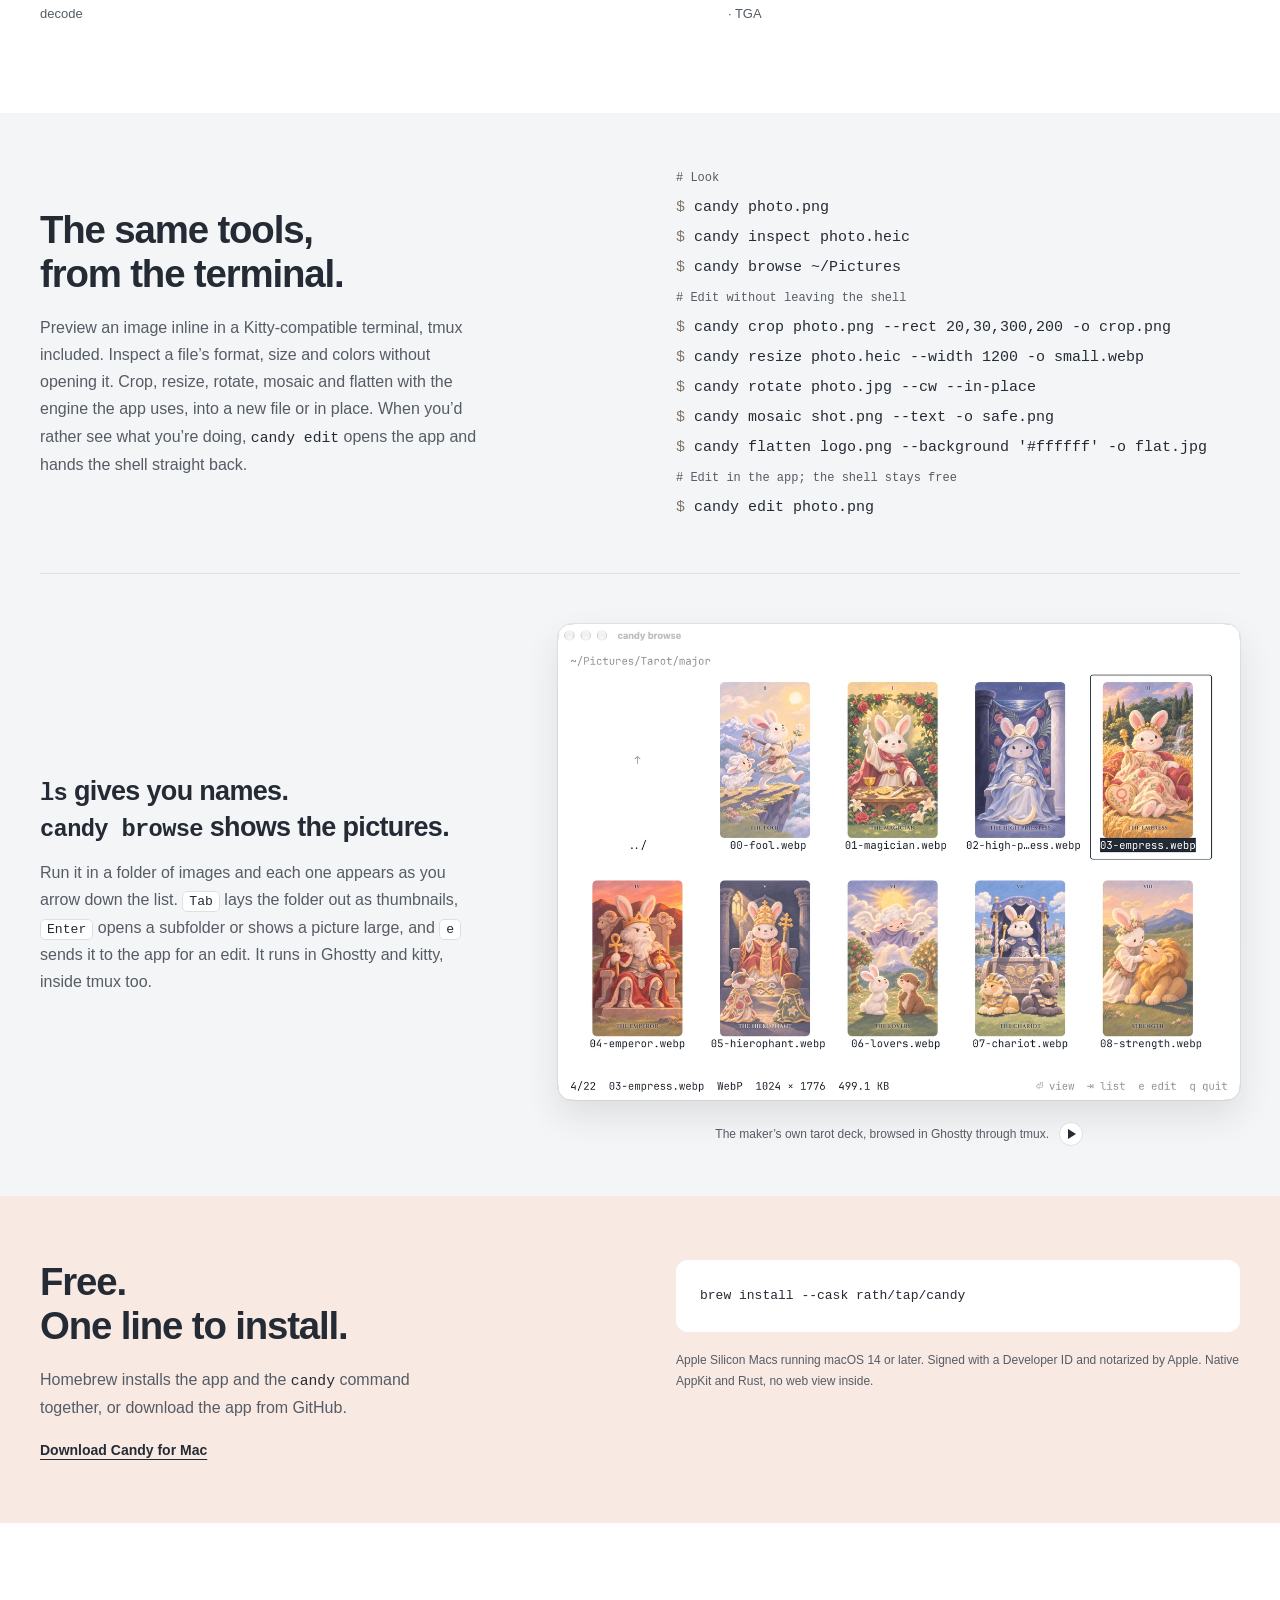
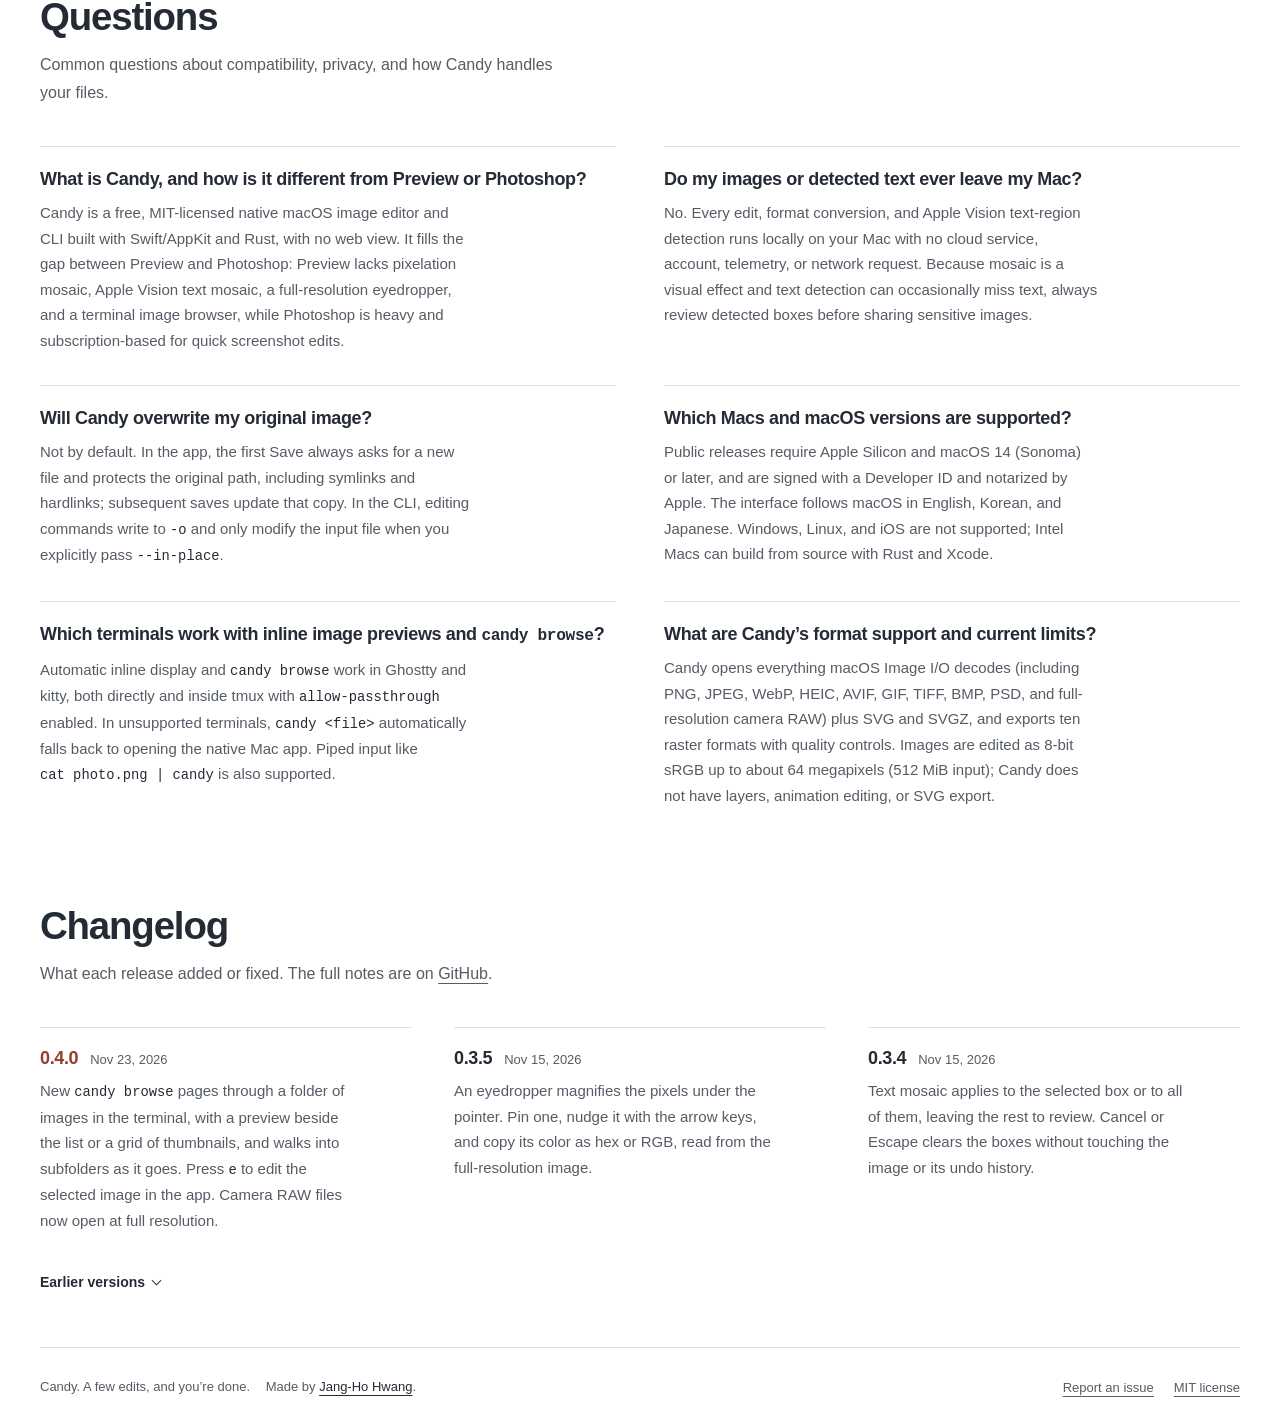
==== commit a34f3f9a: "feat(site): add SEO and GEO metadata, FAQ, and LLM references - Add llms.txt and llms-full.txt for g" ====
--- a/site/index.html
+++ b/site/index.html
@@ -4,18 +4,20 @@
     <meta charset="utf-8" />
     <meta name="viewport" content="width=device-width,initial-scale=1" />
     <title>Candy — Free Mac Image Editor for Highlights &amp; Mosaic</title>
-    <meta name="description" content="A free image editor for the Mac. Highlight, mosaic, crop, resize and rotate screenshots in seconds, in the app or from the terminal. Your original stays untouched." />
+    <meta name="description" content="Free native Mac image editor and CLI. Highlight, mosaic, text mosaic, crop, resize, eyedropper and terminal image browser. Local only; originals stay put." />
+    <meta name="application-name" content="Candy" />
     <meta name="author" content="Jang-Ho Hwang" />
-    <meta name="robots" content="index, follow, max-image-preview:large" />
+    <meta name="robots" content="index, follow, max-image-preview:large, max-snippet:-1, max-video-preview:-1" />
     <link rel="canonical" href="https://candy.told.me/" />
     <link rel="alternate" hreflang="en" href="https://candy.told.me/" />
     <link rel="alternate" hreflang="ko" href="https://candy.told.me/ko/" />
     <link rel="alternate" hreflang="ja" href="https://candy.told.me/ja/" />
     <link rel="alternate" hreflang="x-default" href="https://candy.told.me/" />
+    <link rel="alternate" type="text/plain" title="LLM summary" href="https://candy.told.me/llms.txt" />
     <meta property="og:type" content="website" />
     <meta property="og:site_name" content="Candy" />
     <meta property="og:title" content="Candy — Free Mac Image Editor for Highlights &amp; Mosaic" />
-    <meta property="og:description" content="A free image editor for the Mac. Highlight, mosaic, crop, resize and rotate screenshots in seconds, in the app or from the terminal. Your original stays untouched." />
+    <meta property="og:description" content="Free native Mac image editor and CLI. Highlight, mosaic, text mosaic, crop, resize, eyedropper and terminal image browser. Local only; originals stay put." />
     <meta property="og:url" content="https://candy.told.me/" />
     <meta property="og:locale" content="en_US" />
     <meta property="og:locale:alternate" content="ko_KR" />
@@ -28,40 +30,73 @@
     <meta property="og:image:alt" content="Candy: Preview can’t. Photoshop is overkill. The Candy editor with an order page’s error message highlighted and the customer’s details pixelated." />
     <meta name="twitter:card" content="summary_large_image" />
     <meta name="twitter:title" content="Candy — Free Mac Image Editor for Highlights &amp; Mosaic" />
-    <meta name="twitter:description" content="A free image editor for the Mac. Highlight, mosaic, crop, resize and rotate screenshots in seconds, in the app or from the terminal. Your original stays untouched." />
+    <meta name="twitter:description" content="Free native Mac image editor and CLI. Highlight, mosaic, text mosaic, crop, resize, eyedropper and terminal image browser. Local only; originals stay put." />
     <meta name="twitter:image" content="https://candy.told.me/assets/og-en.png" />
     <meta name="twitter:image:alt" content="Candy: Preview can’t. Photoshop is overkill. The Candy editor with an order page’s error message highlighted and the customer’s details pixelated." />
     <meta name="theme-color" content="#f2a28e" />
     <link rel="icon" href="./assets/favicon.svg" type="image/svg+xml" />
+    <link rel="icon" href="./assets/favicon-48.png" sizes="48x48" type="image/png" />
+    <link rel="apple-touch-icon" href="./assets/apple-touch-icon.png" sizes="180x180" />
+    <link rel="preload" as="image" href="./assets/candy-editor-en.webp" type="image/webp" fetchpriority="high" />
     <link rel="stylesheet" href="./assets/style.css" />
     <script type="application/ld+json">
     {
       "@context": "https://schema.org",
       "@graph": [
         {
+          "@type": "Person",
+          "@id": "https://xrath.com/#person",
+          "name": "Jang-Ho Hwang",
+          "alternateName": "황장호",
+          "url": "https://xrath.com",
+          "sameAs": [
+            "https://github.com/rath"
+          ]
+        },
+        {
           "@type": "WebSite",
           "@id": "https://candy.told.me/#website",
           "url": "https://candy.told.me/",
           "name": "Candy",
+          "description": "Official website for Candy, a free native macOS image editor and terminal CLI.",
           "inLanguage": [
             "en",
             "ko",
             "ja"
-          ]
+          ],
+          "publisher": {
+            "@id": "https://xrath.com/#person"
+          }
         },
         {
           "@type": "WebPage",
           "@id": "https://candy.told.me/#webpage",
           "url": "https://candy.told.me/",
           "name": "Candy — Free Mac Image Editor for Highlights & Mosaic",
-          "description": "A free image editor for the Mac. Highlight, mosaic, crop, resize and rotate screenshots in seconds, in the app or from the terminal. Your original stays untouched.",
+          "description": "Free native Mac image editor and CLI. Highlight, mosaic, text mosaic, crop, resize, eyedropper and terminal image browser. Local only; originals stay put.",
           "inLanguage": "en",
+          "datePublished": "2026-10-11",
+          "dateModified": "2026-11-23",
           "isPartOf": {
             "@id": "https://candy.told.me/#website"
+          },
+          "about": {
+            "@id": "https://candy.told.me/#app"
           },
           "mainEntity": {
             "@id": "https://candy.told.me/#app"
           },
+          "hasPart": [
+            {
+              "@id": "https://candy.told.me/#editor-demo"
+            },
+            {
+              "@id": "https://candy.told.me/#browse-demo"
+            },
+            {
+              "@id": "https://candy.told.me/#faq"
+            }
+          ],
           "primaryImageOfPage": {
             "@type": "ImageObject",
             "url": "https://candy.told.me/assets/og-en.png",
@@ -73,26 +108,185 @@
           "@type": "SoftwareApplication",
           "@id": "https://candy.told.me/#app",
           "name": "Candy",
+          "alternateName": [
+            "Candy.app",
+            "candy CLI"
+          ],
           "url": "https://candy.told.me/",
+          "description": "Free native Mac image editor and CLI. Highlight, mosaic, text mosaic, crop, resize, eyedropper and terminal image browser. Local only; originals stay put.",
           "applicationCategory": "MultimediaApplication",
-          "operatingSystem": "macOS 14 or later",
-          "processorRequirements": "Apple Silicon",
+          "applicationSubCategory": "Image Editor",
+          "operatingSystem": "macOS 14.0 or later",
+          "processorRequirements": "Apple Silicon (arm64)",
+          "softwareRequirements": "macOS 14 (Sonoma) or later on Apple Silicon",
+          "softwareVersion": "0.4.0",
+          "datePublished": "2026-10-11",
+          "dateModified": "2026-11-23",
+          "releaseNotes": "https://github.com/rath/candy/releases/tag/v0.4.0",
+          "downloadUrl": "https://github.com/rath/candy/releases/download/v0.4.0/Candy-0.4.0-macos-arm64.zip",
+          "installUrl": "https://candy.told.me/#get",
+          "sameAs": [
+            "https://github.com/rath/candy"
+          ],
+          "license": "https://github.com/rath/candy/blob/main/LICENSE",
+          "isAccessibleForFree": true,
+          "inLanguage": [
+            "en",
+            "ko",
+            "ja"
+          ],
           "author": {
-            "@type": "Person",
-            "name": "Jang-Ho Hwang",
-            "alternateName": "황장호",
-            "url": "https://xrath.com"
+            "@id": "https://xrath.com/#person"
           },
-          "isAccessibleForFree": true,
-          "license": "https://github.com/rath/candy/blob/main/LICENSE",
-          "downloadUrl": "https://github.com/rath/candy/releases/download/v0.4.0/Candy-0.4.0-macos-arm64.zip",
-          "screenshot": "https://candy.told.me/assets/candy-editor-en.png",
+          "image": {
+            "@type": "ImageObject",
+            "url": "https://candy.told.me/assets/app-icon.png",
+            "width": 256,
+            "height": 256
+          },
+          "screenshot": [
+            {
+              "@type": "ImageObject",
+              "url": "https://candy.told.me/assets/candy-editor-en.png",
+              "width": 1280,
+              "height": 1100,
+              "caption": "Candy with an order page open: the error message is highlighted and the customer’s details are pixelated"
+            },
+            {
+              "@type": "ImageObject",
+              "url": "https://candy.told.me/assets/candy-browse.webp",
+              "width": 1280,
+              "height": 894,
+              "caption": "candy browse in a terminal window, showing a folder of tarot cards as a grid of thumbnails with one card selected"
+            }
+          ],
+          "featureList": [
+            "Translucent highlighter with adjustable color, width, and opacity",
+            "Region mosaic pixelation with adjustable block size",
+            "On-device Apple Vision text detection and text mosaic (English, Korean, Japanese)",
+            "Rectangular crop and extraction into a new tab",
+            "Aspect-locked or exact resize and 90-degree rotation",
+            "Transparency flattening onto a solid color",
+            "Full-resolution pixel eyedropper with 11x11 magnifying loupe and hex/RGB copy",
+            "Non-destructive original file protection on first save",
+            "Export quality controls for JPEG, HEIC, AVIF, JPEG 2000, and lossless or lossy WebP",
+            "Inline Kitty terminal image previews and candy browse directory browser in Ghostty, kitty, and tmux",
+            "CLI commands sharing the same Rust image engine (inspect, crop, resize, rotate, mosaic, flatten, edit)"
+          ],
           "offers": {
             "@type": "Offer",
             "price": "0",
-            "priceCurrency": "USD"
+            "priceCurrency": "USD",
+            "availability": "https://schema.org/InStock"
+          }
+        },
+        {
+          "@type": "SoftwareSourceCode",
+          "@id": "https://candy.told.me/#source",
+          "name": "Candy",
+          "url": "https://github.com/rath/candy",
+          "codeRepository": "https://github.com/rath/candy",
+          "programmingLanguage": [
+            "Swift",
+            "Rust"
+          ],
+          "runtimePlatform": "macOS 14+ (Apple Silicon)",
+          "license": "https://github.com/rath/candy/blob/main/LICENSE",
+          "author": {
+            "@id": "https://xrath.com/#person"
           },
-          "description": "A free image editor for the Mac. Highlight, mosaic, crop, resize and rotate screenshots in seconds, in the app or from the terminal. Your original stays untouched."
+          "targetProduct": {
+            "@id": "https://candy.told.me/#app"
+          }
+        },
+        {
+          "@type": "VideoObject",
+          "@id": "https://candy.told.me/#editor-demo",
+          "name": "Candy Mac Image Editor Demo",
+          "description": "Candy editing three made-up screenshots in turn: an order page, a group chat and a spreadsheet. Personal details are pixelated, the lines that matter are highlighted, and the eyedropper reads a color in the chat.",
+          "thumbnailUrl": "https://candy.told.me/assets/candy-editor-en.png",
+          "contentUrl": "https://candy.told.me/assets/candy-demo-en.mp4",
+          "encodingFormat": "video/mp4",
+          "width": 1280,
+          "height": 1100,
+          "duration": "PT26S",
+          "uploadDate": "2026-11-18T00:00:00Z",
+          "inLanguage": "en",
+          "isFamilyFriendly": true
+        },
+        {
+          "@type": "VideoObject",
+          "@id": "https://candy.told.me/#browse-demo",
+          "name": "candy browse Terminal Image Browser Demo",
+          "description": "candy browse running in a terminal. A folder of tarot cards opens as a list with a preview beside it, switches to a grid of thumbnails, and shows single cards large before moving on to another folder.",
+          "thumbnailUrl": "https://candy.told.me/assets/candy-browse.webp",
+          "contentUrl": "https://candy.told.me/assets/candy-browse.mp4",
+          "encodingFormat": "video/mp4",
+          "width": 1280,
+          "height": 894,
+          "duration": "PT24S",
+          "uploadDate": "2026-11-23T00:00:00Z",
+          "inLanguage": "en",
+          "isFamilyFriendly": true
+        },
+        {
+          "@type": "FAQPage",
+          "@id": "https://candy.told.me/#faq",
+          "url": "https://candy.told.me/#faq",
+          "inLanguage": "en",
+          "isPartOf": {
+            "@id": "https://candy.told.me/#webpage"
+          },
+          "mainEntity": [
+            {
+              "@type": "Question",
+              "name": "What is Candy, and how is it different from Preview or Photoshop?",
+              "acceptedAnswer": {
+                "@type": "Answer",
+                "text": "Candy is a free, MIT-licensed native macOS image editor and CLI built with Swift/AppKit and Rust, with no web view. It fills the gap between Preview and Photoshop: Preview lacks pixelation mosaic, Apple Vision text mosaic, a full-resolution eyedropper, and a terminal image browser, while Photoshop is heavy and subscription-based for quick screenshot edits."
+              }
+            },
+            {
+              "@type": "Question",
+              "name": "Do my images or detected text ever leave my Mac?",
+              "acceptedAnswer": {
+                "@type": "Answer",
+                "text": "No. Every edit, format conversion, and Apple Vision text-region detection runs locally on your Mac with no cloud service, account, telemetry, or network request. Because mosaic is a visual effect and text detection can occasionally miss text, always review detected boxes before sharing sensitive images."
+              }
+            },
+            {
+              "@type": "Question",
+              "name": "Will Candy overwrite my original image?",
+              "acceptedAnswer": {
+                "@type": "Answer",
+                "text": "Not by default. In the app, the first Save always asks for a new file and protects the original path, including symlinks and hardlinks; subsequent saves update that copy. In the CLI, editing commands write to -o and only modify the input file when you explicitly pass --in-place."
+              }
+            },
+            {
+              "@type": "Question",
+              "name": "Which Macs and macOS versions are supported?",
+              "acceptedAnswer": {
+                "@type": "Answer",
+                "text": "Public releases require Apple Silicon and macOS 14 (Sonoma) or later, and are signed with a Developer ID and notarized by Apple. The interface follows macOS in English, Korean, and Japanese. Windows, Linux, and iOS are not supported; Intel Macs can build from source with Rust and Xcode."
+              }
+            },
+            {
+              "@type": "Question",
+              "name": "Which terminals work with inline image previews and candy browse?",
+              "acceptedAnswer": {
+                "@type": "Answer",
+                "text": "Automatic inline display and candy browse work in Ghostty and kitty, both directly and inside tmux with allow-passthrough enabled. In unsupported terminals, candy <file> automatically falls back to opening the native Mac app. Piped input like cat photo.png | candy is also supported."
+              }
+            },
+            {
+              "@type": "Question",
+              "name": "What are Candy’s format support and current limits?",
+              "acceptedAnswer": {
+                "@type": "Answer",
+                "text": "Candy opens everything macOS Image I/O decodes (including PNG, JPEG, WebP, HEIC, AVIF, GIF, TIFF, BMP, PSD, and full-resolution camera RAW) plus SVG and SVGZ, and exports ten raster formats with quality controls. Images are edited as 8-bit sRGB up to about 64 megapixels (512 MiB input); Candy does not have layers, animation editing, or SVG export."
+              }
+            }
+          ]
         }
       ]
     }
@@ -175,7 +369,7 @@
           </figcaption>
         </figure>
       </section>
-      <section class="features wrap" aria-labelledby="features-title">
+      <section id="features" class="features wrap" aria-labelledby="features-title">
         <h2 id="features-title">Seven tools.<br />Nothing to learn.</h2>
         <div class="feature-grid">
           <article>
@@ -247,7 +441,7 @@
           <p><strong>Saves</strong> &nbsp; PNG · JPEG · HEIC · WebP · AVIF (macOS 26) · TIFF · GIF · BMP · JPEG 2000 · TGA</p>
         </div>
       </section>
-      <section class="terminal-section" aria-labelledby="terminal-title">
+      <section id="terminal" class="terminal-section" aria-labelledby="terminal-title">
         <div class="wrap terminal-grid">
           <div>
             <h2 id="terminal-title">
@@ -277,7 +471,7 @@
 <span class="comment"># Edit in the app; the shell stays free</span>
 <span class="prompt" aria-hidden="true">$ </span>candy edit photo.png</code></pre>
         </div>
-        <div class="wrap browse-grid">
+        <div id="browse" class="wrap browse-grid">
           <div>
             <h3>
               <code>ls</code> gives you names.<br /><code>candy browse</code> shows the pictures.
@@ -348,7 +542,55 @@
           </div>
         </div>
       </section>
-      <section class="changes" aria-labelledby="changes-title">
+      <section id="faq" class="faq" aria-labelledby="faq-title">
+        <div class="wrap">
+          <div class="faq-head">
+            <h2 id="faq-title">Questions</h2>
+            <p>
+              Common questions about compatibility, privacy, and how Candy handles your files.
+            </p>
+          </div>
+          <div class="faq-grid">
+            <article>
+              <h3>What is Candy, and how is it different from Preview or Photoshop?</h3>
+              <p>
+                Candy is a free, MIT-licensed native macOS image editor and CLI built with Swift/AppKit and Rust, with no web view. It fills the gap between Preview and Photoshop: Preview lacks pixelation mosaic, Apple Vision text mosaic, a full-resolution eyedropper, and a terminal image browser, while Photoshop is heavy and subscription-based for quick screenshot edits.
+              </p>
+            </article>
+            <article>
+              <h3>Do my images or detected text ever leave my Mac?</h3>
+              <p>
+                No. Every edit, format conversion, and Apple Vision text-region detection runs locally on your Mac with no cloud service, account, telemetry, or network request. Because mosaic is a visual effect and text detection can occasionally miss text, always review detected boxes before sharing sensitive images.
+              </p>
+            </article>
+            <article>
+              <h3>Will Candy overwrite my original image?</h3>
+              <p>
+                Not by default. In the app, the first Save always asks for a new file and protects the original path, including symlinks and hardlinks; subsequent saves update that copy. In the CLI, editing commands write to <code>-o</code> and only modify the input file when you explicitly pass <code>--in-place</code>.
+              </p>
+            </article>
+            <article>
+              <h3>Which Macs and macOS versions are supported?</h3>
+              <p>
+                Public releases require Apple Silicon and macOS 14 (Sonoma) or later, and are signed with a Developer ID and notarized by Apple. The interface follows macOS in English, Korean, and Japanese. Windows, Linux, and iOS are not supported; Intel Macs can build from source with Rust and Xcode.
+              </p>
+            </article>
+            <article>
+              <h3>Which terminals work with inline image previews and <code>candy browse</code>?</h3>
+              <p>
+                Automatic inline display and <code>candy browse</code> work in Ghostty and kitty, both directly and inside tmux with <code>allow-passthrough</code> enabled. In unsupported terminals, <code>candy &lt;file&gt;</code> automatically falls back to opening the native Mac app. Piped input like <code>cat photo.png | candy</code> is also supported.
+              </p>
+            </article>
+            <article>
+              <h3>What are Candy’s format support and current limits?</h3>
+              <p>
+                Candy opens everything macOS Image I/O decodes (including PNG, JPEG, WebP, HEIC, AVIF, GIF, TIFF, BMP, PSD, and full-resolution camera RAW) plus SVG and SVGZ, and exports ten raster formats with quality controls. Images are edited as 8-bit sRGB up to about 64 megapixels (512 MiB input); Candy does not have layers, animation editing, or SVG export.
+              </p>
+            </article>
+          </div>
+        </div>
+      </section>
+      <section id="changelog" class="changes" aria-labelledby="changes-title">
         <div class="wrap">
           <div class="changes-head">
             <h2 id="changes-title">Changelog</h2>
--- a/site/assets/style.css
+++ b/site/assets/style.css
@@ -451,6 +451,61 @@
 .get .text-link {
   font-size: 14px;
 }
+.faq {
+  padding-block: 72px 24px;
+}
+.faq-head {
+  margin-bottom: 40px;
+}
+.faq-head h2 {
+  margin: 0 0 12px;
+}
+.faq-head p {
+  color: var(--muted);
+  max-width: 60ch;
+  margin: 0;
+}
+.faq-grid {
+  display: grid;
+  grid-template-columns: repeat(2, 1fr);
+  gap: 32px 48px;
+}
+.faq-grid article {
+  padding-top: 20px;
+  border-top: 1px solid var(--line);
+}
+.faq-grid h3 {
+  line-height: 1.35;
+  text-wrap: pretty;
+}
+.faq-grid h3 code {
+  font-family: ui-monospace, SFMono-Regular, Consolas, monospace;
+  font-size: 0.9em;
+  white-space: nowrap;
+}
+.faq-grid p code {
+  white-space: nowrap;
+}
+.faq-grid p {
+  color: var(--muted);
+  font-size: 15px;
+  margin: 0;
+  max-width: 52ch;
+  word-break: keep-all;
+}
+.not-found {
+  padding-block: 72px 96px;
+}
+.not-found h1 {
+  font-size: clamp(36px, 4.5vw, 56px);
+  max-width: 18ch;
+}
+.not-found p {
+  color: var(--muted);
+  font-size: 17px;
+  max-width: 52ch;
+  margin: 0;
+}
 .changes {
   padding-block: 72px 56px;
 }
@@ -644,6 +699,9 @@
   .get-grid {
     gap: 40px;
   }
+  .faq-grid {
+    gap: 28px 36px;
+  }
   .changelog {
     gap: 28px;
   }
@@ -705,6 +763,22 @@
     grid-template-columns: 1fr;
     gap: 26px;
   }
+  .faq {
+    padding-block: 48px 16px;
+  }
+  .faq-head {
+    margin-bottom: 26px;
+  }
+  .faq-grid {
+    grid-template-columns: 1fr;
+    gap: 24px;
+  }
+  .faq-grid article {
+    padding-top: 16px;
+  }
+  .faq-grid p {
+    font-size: 14px;
+  }
   .changes-head {
     margin-bottom: 26px;
   }
